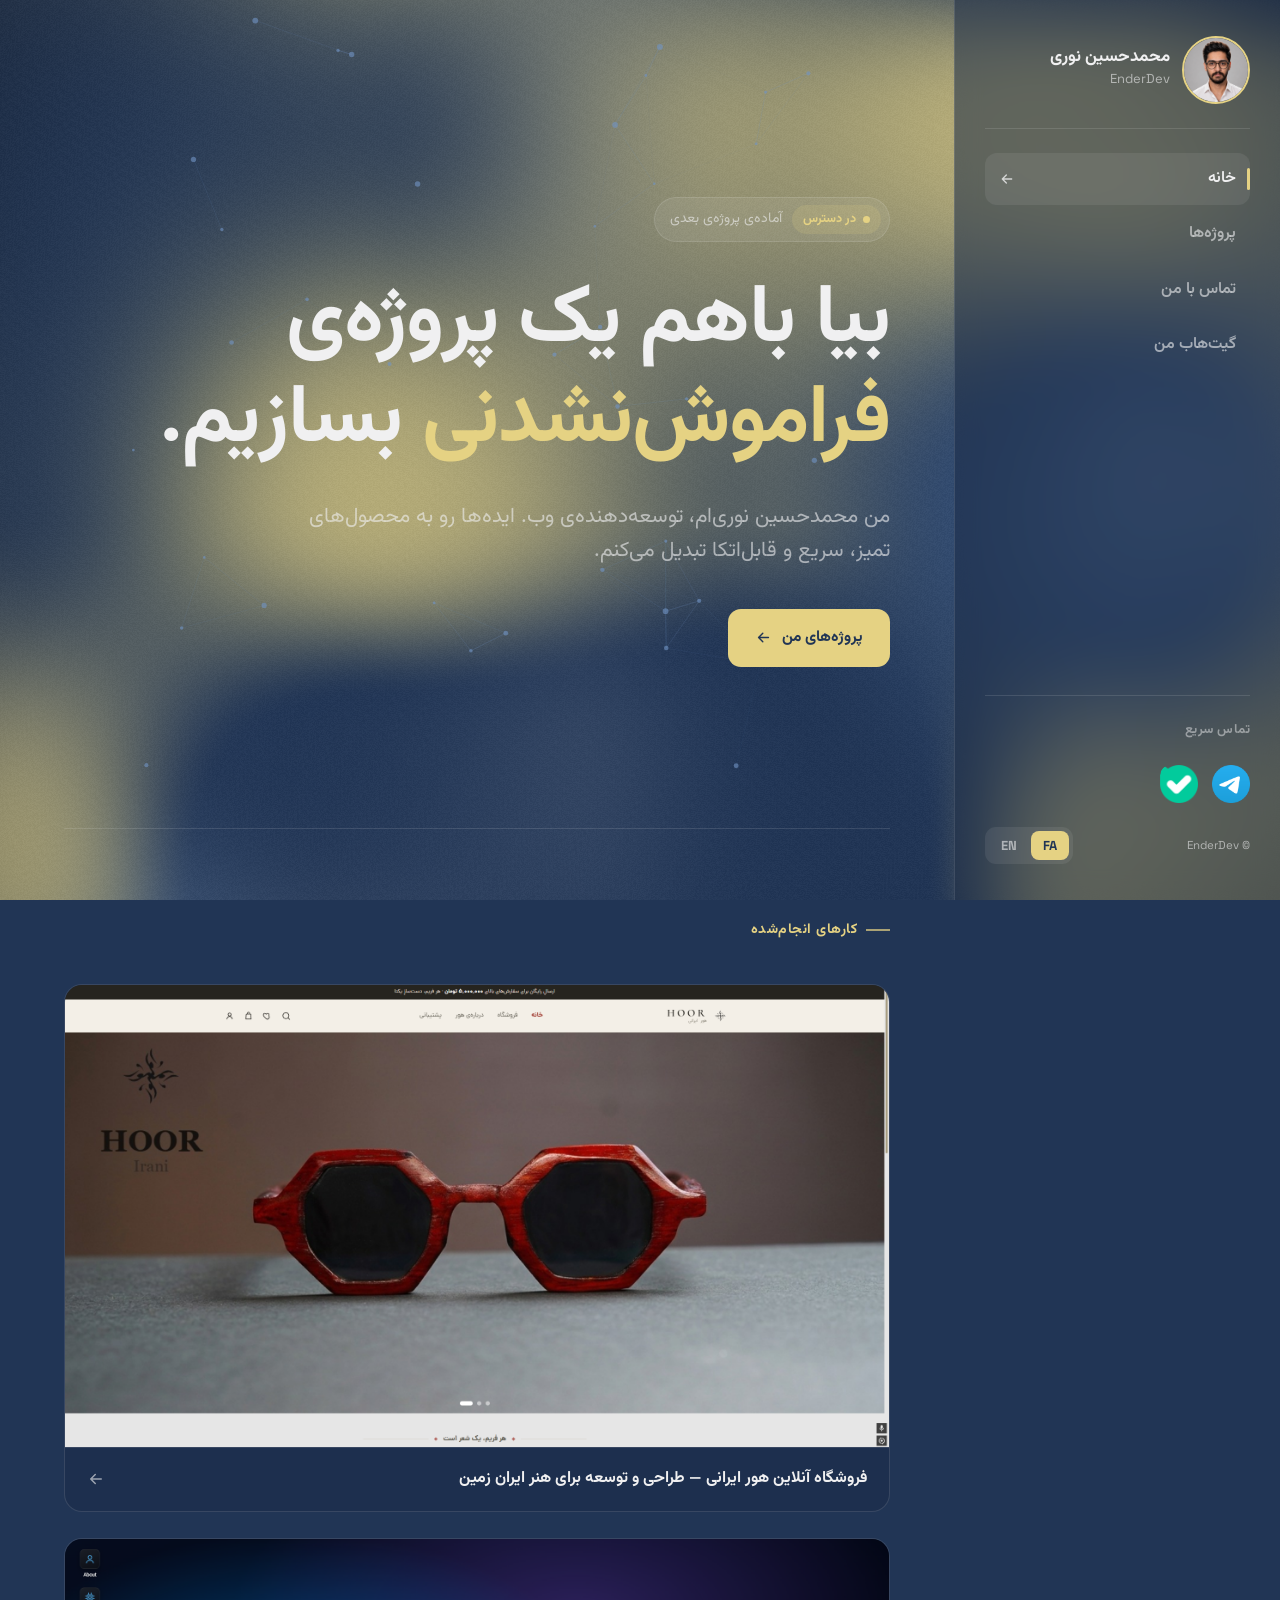
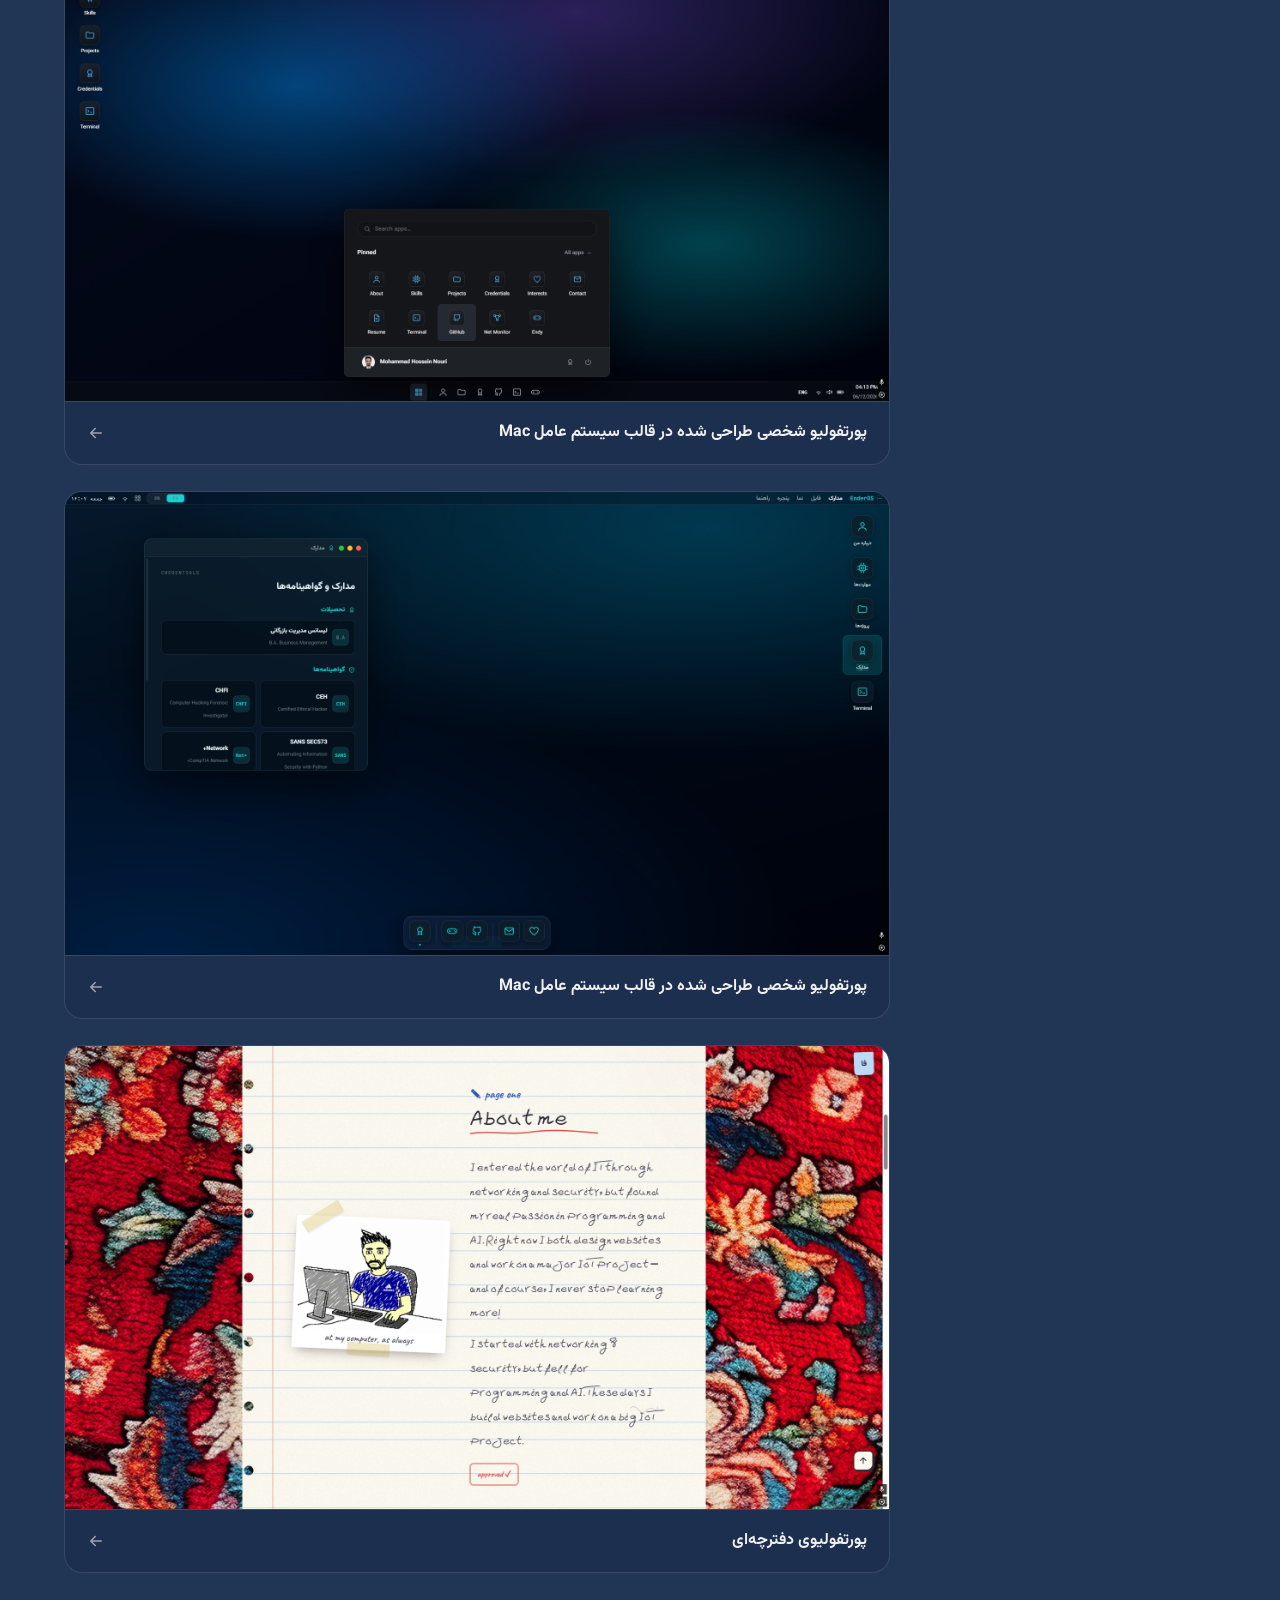
==== Home.html @ 425d68c8 "Add files via upload" ====
<!DOCTYPE html>
<html lang="fa" dir="rtl">
<head>
<meta charset="UTF-8" />
<meta name="viewport" content="width=device-width, initial-scale=1.0" />
<meta name="author" content="Mohammad Hossein Nouri" />
<meta name="theme-color" content="#213555" />
<title>محمدحسین نوری — EnderDev</title>
<link rel="preconnect" href="https://fonts.googleapis.com" />
<link rel="preconnect" href="https://fonts.gstatic.com" crossorigin />
<link href="https://fonts.googleapis.com/css2?family=Manrope:wght@400;500;600;700&family=Space+Grotesk:wght@400;500;600;700&family=Vazirmatn:wght@300;400;500;600;700;800&display=swap" rel="stylesheet" />
<link rel="stylesheet" href="styles.css" />

</head>
<body>
<!-- ===== intro loader: types EnderDev then fades ===== -->
<div id="intro"><span id="intro-type"></span></div>

<canvas id="projects-bg" aria-hidden="true"></canvas>
<div class="bg-glow"></div>

<button class="rail-fab" aria-label="menu">
  <svg viewBox="0 0 24 24" fill="none" stroke="currentColor" stroke-width="2"><path d="M4 7h16M4 12h16M4 17h16" stroke-linecap="round"/></svg>
  <span class="t" data-fa="منو" data-en="Menu">منو</span>
</button>
<div class="scrim"></div>

<div class="layout">

  <!-- ===== SIDE RAIL : right for FA, left for EN ===== -->
  <aside class="rail">
    <a class="rail-brand" href="Home.html">
      <img class="mark" src="assets/portrait.png" alt="محمدحسین نوری" />
      <span>
        <b class="t" data-fa="محمدحسین نوری" data-en="M. Hossein Nouri">محمدحسین نوری</b>
        <small>EnderDev</small>
      </span>
    </a>

    <div class="rail-divider"></div>

    <nav class="rail-nav" aria-label="primary">
      <a href="Home.html" class="active">
        <span class="t" data-fa="خانه" data-en="Home">خانه</span>
        <span class="arrow"><svg viewBox="0 0 24 24" fill="none" stroke="currentColor" stroke-width="2"><path d="M5 12h14M13 6l6 6-6 6" stroke-linecap="round" stroke-linejoin="round"/></svg></span>
      </a>
      <a href="Projects.html">
        <span class="t" data-fa="پروژه‌ها" data-en="Projects">پروژه‌ها</span>
        <span class="arrow"><svg viewBox="0 0 24 24" fill="none" stroke="currentColor" stroke-width="2"><path d="M5 12h14M13 6l6 6-6 6" stroke-linecap="round" stroke-linejoin="round"/></svg></span>
      </a>
      <a href="Contact.html">
        <span class="t" data-fa="تماس با من" data-en="Contact me">تماس با من</span>
        <span class="arrow"><svg viewBox="0 0 24 24" fill="none" stroke="currentColor" stroke-width="2"><path d="M5 12h14M13 6l6 6-6 6" stroke-linecap="round" stroke-linejoin="round"/></svg></span>
      </a>
      <a href="https://github.com/EnderM4n-Dev" target="_blank" rel="noopener" class="ext">
        <span class="t" data-fa="گیت‌هاب من" data-en="My GitHub">گیت‌هاب من</span>
      </a>
    </nav>

    <div class="rail-grow"></div>

    <div class="rail-divider"></div>
    <span class="rail-eyebrow t" data-fa="تماس سریع" data-en="Quick contact">تماس سریع</span>
    <div class="rail-logos">
      <a href="https://t.me/EnderM4n" target="_blank" rel="noopener" title="Telegram"><img src="assets/telegram.png" alt="Telegram" /></a>
      <a href="https://ble.ir/EnderM4n" target="_blank" rel="noopener" title="Bale"><img src="assets/bale.png" alt="Bale" /></a>
    </div>

    <div class="rail-foot">
      <small>© EnderDev</small>
      <span class="lang-toggle">
        <button data-lang="fa" class="on">FA</button>
        <button data-lang="en">EN</button>
      </span>
    </div>
  </aside>

  <!-- ===== CONTENT ===== -->
  <main data-screen-label="Home">
    <div class="content">

      <!-- hero : text only, particle network behind -->
      <section class="hero">
        <canvas id="hero-net" aria-hidden="true"></canvas>
        <span class="hero-badge reveal">
          <span class="pill t" data-fa="در دسترس" data-en="Available">در دسترس</span>
          <span class="t" data-fa="آماده‌ی پروژه‌ی بعدی" data-en="Open for the next project">آماده‌ی پروژه‌ی بعدی</span>
        </span>
        <h1 class="reveal d1 hero-ripple">
          <span class="t" data-fa="بیا باهم یک پروژه‌ی" data-en="Let's build something">بیا باهم یک پروژه‌ی</span>
          <span class="hl t" data-fa="فراموش‌نشدنی" data-en="unforgettable">فراموش‌نشدنی</span>
          <span class="t" data-fa="بسازیم." data-en="together.">بسازیم.</span>
        </h1>
        <p class="lead reveal d2 t" data-fa="من محمدحسین نوری‌ام، توسعه‌دهنده‌ی وب. ایده‌ها رو به محصول‌های تمیز، سریع و قابل‌اتکا تبدیل می‌کنم." data-en="I'm Mohammad Hossein Nouri, a web developer. I turn ideas into clean, fast and reliable products.">من محمدحسین نوری‌ام، توسعه‌دهنده‌ی وب. ایده‌ها رو به محصول‌های تمیز، سریع و قابل‌اتکا تبدیل می‌کنم.</p>
        <div class="hero-cta reveal d3">
          <a href="Projects.html" class="btn btn-gold magnet">
            <span class="t" data-fa="پروژه‌های من" data-en="My projects">پروژه‌های من</span>
            <svg class="flip" viewBox="0 0 24 24" fill="none" stroke="currentColor" stroke-width="2"><path d="M5 12h14M13 6l6 6-6 6" stroke-linecap="round" stroke-linejoin="round"/></svg>
          </a>
        </div>
      </section>

      <!-- showcase : images of finished work, with captions -->
      <section class="showcase">
        <div class="section-head reveal">
          <span class="eyebrow t" data-fa="کارهای انجام‌شده" data-en="Finished work">کارهای انجام‌شده</span>
        </div>

        <div class="show-grid">
          <figure class="show-item wide reveal reveal-loop">
            <img src="assets/show-hoor.png" alt="Hoor Irani" style="width:100%;aspect-ratio:16/9;object-fit:cover;display:block;border-bottom:1px solid var(--line);" />
            <figcaption><b style="font-family: Vazirmatn">فروشگاه آنلاین هور ایرانی — طراحی و توسعه برای هنر ایران زمین
</b><a class="go" href="Projects.html"><svg viewBox="0 0 24 24" fill="none" stroke="currentColor" stroke-width="2"><path d="M5 12h14M13 6l6 6-6 6" stroke-linecap="round" stroke-linejoin="round"/></svg></a></figcaption>
          </figure>

          <figure class="show-item reveal reveal-loop d1">
            <img src="assets/show-enderos.png" alt="EnderOS" style="width:100%;aspect-ratio:16/9;object-fit:cover;display:block;border-bottom:1px solid var(--line);" />
            <figcaption><b>پورتفولیو شخصی طراحی شده در قالب سیستم عامل Mac </b><a class="go" href="Projects.html"><svg viewBox="0 0 24 24" fill="none" stroke="currentColor" stroke-width="2"><path d="M5 12h14M13 6l6 6-6 6" stroke-linecap="round" stroke-linejoin="round"/></svg></a></figcaption>
          </figure>

          <figure class="show-item reveal reveal-loop d2">
            <img src="assets/show-credentials.png" alt="Credentials" style="width:100%;aspect-ratio:16/9;object-fit:cover;display:block;border-bottom:1px solid var(--line);" />
            <figcaption><b>پورتفولیو شخصی طراحی شده در قالب سیستم عامل Mac </b><a class="go" href="Projects.html"><svg viewBox="0 0 24 24" fill="none" stroke="currentColor" stroke-width="2"><path d="M5 12h14M13 6l6 6-6 6" stroke-linecap="round" stroke-linejoin="round"/></svg></a></figcaption>
          </figure>

          <figure class="show-item wide reveal reveal-loop d1">
            <img src="assets/show-aboutme.png" alt="About me" style="width:100%;aspect-ratio:16/9;object-fit:cover;display:block;border-bottom:1px solid var(--line);" />
            <figcaption><b>پورتفولیوی دفترچه‌ای </b><a class="go" href="Projects.html"><svg viewBox="0 0 24 24" fill="none" stroke="currentColor" stroke-width="2"><path d="M5 12h14M13 6l6 6-6 6" stroke-linecap="round" stroke-linejoin="round"/></svg></a></figcaption>
          </figure>
        </div>
      </section>

    </div>
  </main>
</div>

<!-- ===== bottom nav (mobile only) ===== -->
<nav class="bottom-nav" aria-label="mobile navigation">
  <a href="Home.html" class="active">
    <svg viewBox="0 0 24 24" fill="none" stroke="currentColor" stroke-width="2"><path d="M3 12L12 4l9 8v8a1 1 0 01-1 1h-5v-5H9v5H4a1 1 0 01-1-1z" stroke-linecap="round" stroke-linejoin="round"/></svg>
    <span class="bn-label t" data-fa="خانه" data-en="Home">خانه</span>
  </a>
  <a href="Projects.html">
    <svg viewBox="0 0 24 24" fill="none" stroke="currentColor" stroke-width="2"><rect x="3" y="3" width="7" height="7" rx="1"/><rect x="14" y="3" width="7" height="7" rx="1"/><rect x="3" y="14" width="7" height="7" rx="1"/><rect x="14" y="14" width="7" height="7" rx="1"/></svg>
    <span class="bn-label t" data-fa="پروژه‌ها" data-en="Projects">پروژه‌ها</span>
  </a>
  <a href="Contact.html">
    <svg viewBox="0 0 24 24" fill="none" stroke="currentColor" stroke-width="2"><path d="M21 11.5a8.38 8.38 0 01-8.5 8.5 8.5 8.5 0 01-3.8-.9L3 21l1.9-5.7A8.5 8.5 0 1121 11.5z" stroke-linecap="round" stroke-linejoin="round"/></svg>
    <span class="bn-label t" data-fa="تماس" data-en="Contact">تماس</span>
  </a>
  <a href="https://github.com/EnderM4n-Dev" target="_blank" rel="noopener">
    <svg viewBox="0 0 24 24" fill="currentColor"><path d="M12 2C6.48 2 2 6.58 2 12.25c0 4.53 2.87 8.37 6.84 9.73.5.1.68-.22.68-.49 0-.24-.01-.87-.01-1.71-2.78.62-3.37-1.37-3.37-1.37-.45-1.18-1.11-1.49-1.11-1.49-.91-.64.07-.62.07-.62 1 .07 1.53 1.06 1.53 1.06.89 1.56 2.34 1.11 2.91.85.09-.66.35-1.11.63-1.36-2.22-.26-4.56-1.14-4.56-5.07 0-1.12.39-2.03 1.03-2.75-.1-.26-.45-1.3.1-2.71 0 0 .84-.27 2.75 1.05a9.4 9.4 0 015 0c1.91-1.32 2.75-1.05 2.75-1.05.55 1.41.2 2.45.1 2.71.64.72 1.03 1.63 1.03 2.75 0 3.94-2.34 4.81-4.57 5.06.36.32.68.94.68 1.9 0 1.37-.01 2.47-.01 2.81 0 .27.18.6.69.49A10.26 10.26 0 0022 12.25C22 6.58 17.52 2 12 2z"/></svg>
    <span class="bn-label">GitHub</span>
  </a>
  <button class="bn-lang" onclick="(function(){var l=document.documentElement.lang==='fa'?'en':'fa';document.querySelectorAll('.lang-toggle button[data-lang='+l+']').forEach(function(b){b.click();});})()">
    <svg viewBox="0 0 24 24" fill="none" stroke="currentColor" stroke-width="2"><circle cx="12" cy="12" r="10"/><path d="M2 12h20M12 2a15 15 0 010 20M12 2a15 15 0 000 20" stroke-linecap="round"/></svg>
    <span class="t" data-fa="EN" data-en="FA">EN</span>
  </button>
</nav>

<script src="image-slot.js"></script>
<script src="app.js"></script>
<script src="home-fx.js"></script>
<script src="projects-bg.js"></script>
<script>
/* ===== water-ripple hero words (per-WORD so Persian glyphs stay joined) ===== */
(function () {
  if (!window.matchMedia('(prefers-reduced-motion: no-preference)').matches) return;
  var h1 = document.querySelector('.hero-ripple');
  if (!h1) return;
  var units = [];

  function splitWords() {
    units = [];
    h1.querySelectorAll(':scope > span').forEach(function (span) {
      var txt = span.textContent;
      span.textContent = '';
      var parts = txt.split(' ');
      parts.forEach(function (word, i) {
        if (word.length) {
          var w = document.createElement('span');
          w.className = 'rl';
          w.textContent = word;
          span.appendChild(w);
          units.push(w);
        }
        if (i < parts.length - 1) span.appendChild(document.createTextNode(' '));
      });
    });
  }
  splitWords();
  // re-split when the language toggle rewrites the text
  document.querySelectorAll('.lang-toggle button').forEach(function (b) {
    b.addEventListener('click', function () { setTimeout(splitWords, 0); });
  });

  var sigma = 78, amp = 13, mx = 0, my = 0, active = false, raf = null;

  function frame() {
    raf = null;
    for (var i = 0; i < units.length; i++) {
      var r = units[i].getBoundingClientRect();
      var cx = r.left + r.width / 2, cy = r.top + r.height / 2;
      var dx = cx - mx, dy = cy - my;
      var inf = Math.exp(-(dx * dx + dy * dy) / (2 * sigma * sigma)); // 0..1
      var lift = -amp * inf;
      var scale = 1 + 0.16 * inf;
      var rot = (dx / 50) * inf * 4;
      units[i].style.transform = inf < 0.01 ? '' :
        'translateY(' + lift.toFixed(2) + 'px) scale(' + scale.toFixed(3) + ') rotate(' + rot.toFixed(2) + 'deg)';
    }
    if (active) raf = requestAnimationFrame(frame);
  }

  h1.addEventListener('pointermove', function (e) {
    mx = e.clientX; my = e.clientY;
    if (!active) { active = true; h1.classList.add('rippling'); }
    if (!raf) raf = requestAnimationFrame(frame);
  });
  h1.addEventListener('pointerleave', function () {
    active = false;
    h1.classList.remove('rippling'); // springy settle
    if (raf) { cancelAnimationFrame(raf); raf = null; }
    units.forEach(function (l) { l.style.transform = ''; });
  });
})();
</script>
</body>
</html>
---- styles.css ----
/* ===== EnderM4n-Dev Portfolio — Mohammad Hossein Nouri =====
   Multi-page layout per sketch: vertical side RAIL (menu — right for FA,
   left for EN) + content column. Pages: Home (text-only hero + showcase),
   Projects, Contact. GitHub is an external link.
   Palette: navy #213555 · blue #4F709C · gold #E5D283 · light #F0F0F1 */

:root {
  --navy: #213555;
  --navy-deep: #1a2a45;
  --navy-soft: #28406a;
  --blue: #4F709C;
  --blue-bright: #7194c4;
  --gold: #E5D283;
  --light: #F0F0F1;
  --muted: rgba(240, 240, 241, 0.6);
  --faint: rgba(240, 240, 241, 0.08);
  --line: rgba(240, 240, 241, 0.12);
  --radius: 18px;
  --ease: cubic-bezier(0.22, 1, 0.36, 1);
  --rail: 326px;
}

* { box-sizing: border-box; margin: 0; padding: 0; }
html { scroll-behavior: smooth; }

body {
  background: var(--navy);
  color: var(--light);
  font-family: 'Manrope', 'Vazirmatn', system-ui, sans-serif;
  line-height: 1.65;
  -webkit-font-smoothing: antialiased;
  overflow-x: hidden;
}
html[lang="fa"] body { font-family: 'Vazirmatn', system-ui, sans-serif; }

h1, h2, h3 { font-family: 'Space Grotesk', sans-serif; }
html[lang="fa"] h1,
html[lang="fa"] h2,
html[lang="fa"] h3,
html[lang="fa"] .rail-nav a,
html[lang="fa"] .rail-eyebrow,
html[lang="fa"] .btn,
html[lang="fa"] .eyebrow,
html[lang="fa"] .hero-badge,
html[lang="fa"] .card-body h3,
html[lang="fa"] .chan .m b,
html[lang="fa"] .show-item figcaption b { font-family: 'Vazirmatn', sans-serif; }

a { color: inherit; text-decoration: none; }
img { display: block; max-width: 100%; }

/* faint ambient field, far behind content */
.bg-glow {
  position: fixed; z-index: 0; pointer-events: none;
  width: 55vw; height: 55vw; border-radius: 50%;
  background: radial-gradient(circle, rgba(79,112,156,0.18), transparent 65%);
  top: -16vw; inset-inline-start: -12vw; filter: blur(6px);
}

/* ===== layout: rail + content ===== */
/* projects page WebGL mesh-gradient background */
#projects-bg {
  position: fixed; inset: 0; z-index: 0; pointer-events: none;
  width: 100vw; height: 100vh; display: block;
}
#projects-bg + .bg-glow { display: none; } /* avoid the orange-tinted blob over the shader */
.layout { position: relative; z-index: 1; display: grid; grid-template-columns: var(--rail) minmax(0, 1fr); align-items: start; }

/* ---- the side rail (sticky: moves with scroll, per sketch) ---- */
.rail {
  position: sticky; top: 0; height: 100vh; overflow-y: auto;
  display: flex; flex-direction: column; gap: 24px;
  padding: 36px 30px;
  border-inline-end: 1px solid var(--line);
  background: rgba(26, 42, 69, 0.55);
  backdrop-filter: blur(12px);
}
.rail::-webkit-scrollbar { width: 6px; }
.rail::-webkit-scrollbar-thumb { background: var(--line); border-radius: 6px; }

.rail-brand { display: flex; align-items: center; gap: 12px; }
.rail-brand .mark {
  width: 68px; height: 68px; border-radius: 50%; flex: none;
  object-fit: cover; border: 2.5px solid var(--gold);
  transition: transform .3s var(--ease), border-color .3s;
}
.rail-brand:hover .mark { transform: scale(1.06); border-color: var(--blue-bright); }

/* quick-contact: just two logo icons side by side */
.rail-logos { display: flex; gap: 14px; align-items: center; }
.rail-logos a { display: block; width: 38px; height: 38px; border-radius: 10px; overflow: hidden; transition: transform .25s var(--ease), box-shadow .25s; }
.rail-logos a:hover { transform: translateY(-3px); box-shadow: 0 8px 20px -8px rgba(0,0,0,.4); }
.rail-logos a img { width: 100%; height: 100%; object-fit: cover; border-radius: 10px; }
.rail-brand b { display: block; font-weight: 700; font-size: 17px; line-height: 1.2; white-space: nowrap; }
.rail-brand small { color: var(--muted); font-size: 13px; font-family: 'Space Grotesk', monospace; }

.rail-eyebrow {
  font-size: 12px; font-weight: 700; letter-spacing: 2px; text-transform: uppercase;
  color: var(--muted); opacity: .8;
}
html[lang="fa"] .rail-eyebrow { letter-spacing: .5px; text-transform: none; font-size: 13px; }

.rail-nav { display: flex; flex-direction: column; gap: 3px; }
.rail-nav a {
  display: flex; align-items: center; gap: 13px; position: relative;
  padding: 13px 14px; border-radius: 12px; color: var(--muted);
  font-weight: 600; font-size: 16px; transition: color .25s, background .25s;
}
.rail-nav a .ix { display: none; }
.rail-nav a .arrow { margin-inline-start: auto; opacity: 0; transition: opacity .25s; }
.rail-nav a .arrow svg { width: 16px; height: 16px; display: block; }
html[lang="fa"] .rail-nav a .arrow svg { transform: scaleX(-1); }
.rail-nav a:hover, .rail-nav a.active { color: var(--light); background: var(--faint); }
.rail-nav a:hover .arrow, .rail-nav a.active .arrow { opacity: .8; }
.rail-nav a.active::before {
  content: ""; position: absolute; inset-inline-start: 0; top: 50%; transform: translateY(-50%);
  width: 3px; height: 22px; background: var(--gold); border-radius: 3px;
}
.rail-nav a.ext .ix { color: var(--blue-bright); }

.rail-divider { height: 1px; background: var(--line); flex: none; }
.rail-grow { flex: 1 1 auto; min-height: 10px; }

/* compact contact rows inside the rail */
.rail-contact { display: grid; gap: 10px; }
.chan {
  display: flex; align-items: center; gap: 13px; padding: 11px 13px;
  border: 1px solid var(--line); border-radius: 13px; background: rgba(240,240,241,.02);
  transition: transform .28s var(--ease), border-color .28s, background .28s;
}
.chan:hover { border-color: var(--blue-bright); background: var(--faint); transform: translateX(5px); }
html[lang="fa"] .chan:hover { transform: translateX(-5px); }
.chan .ic { width: 38px; height: 38px; border-radius: 11px; display: grid; place-items: center; flex: none; }
.chan .ic svg { width: 20px; height: 20px; }
.chan.tg .ic { background: rgba(79,112,156,.25); color: var(--blue-bright); }
.chan.ble .ic { background: rgba(229,210,131,.18); color: var(--gold); }
.chan .m b { display: block; font-weight: 700; font-size: 14.5px; line-height: 1.3; }
.chan .m span { color: var(--muted); font-size: 12px; font-family: 'Space Grotesk', monospace; }

.rail-foot { display: flex; align-items: center; justify-content: space-between; gap: 12px; }
.rail-foot small { color: var(--muted); font-size: 11.5px; font-family: 'Space Grotesk', monospace; }
.lang-toggle { display: inline-flex; padding: 4px; border-radius: 11px; background: var(--faint); gap: 2px; }
.lang-toggle button {
  border: 0; background: transparent; color: var(--muted); cursor: pointer;
  font-family: 'Space Grotesk', sans-serif; font-weight: 700; font-size: 13px;
  padding: 6px 12px; border-radius: 8px; transition: .25s;
}
.lang-toggle button.on { background: var(--gold); color: var(--navy); }

/* ===== content column ===== */
main { min-width: 0; position: relative; z-index: 1; }
.content { padding: 0 clamp(26px, 5vw, 84px); }

.eyebrow {
  display: inline-flex; align-items: center; gap: 9px;
  font-size: 13px; font-weight: 700; letter-spacing: 1.5px; text-transform: uppercase; color: var(--gold);
}
html[lang="fa"] .eyebrow { letter-spacing: .5px; text-transform: none; font-size: 14px; }
.eyebrow::before { content: ""; width: 24px; height: 1.5px; background: var(--gold); opacity: .7; }
.h-section { font-size: clamp(32px, 4.6vw, 52px); font-weight: 700; line-height: 1.06; letter-spacing: -1px; }
html[lang="fa"] .h-section { letter-spacing: 0; line-height: 1.28; }
.hl { color: var(--gold); }
.section-head { display: flex; flex-direction: column; gap: 16px; margin-bottom: 42px; }
.section-sub { color: var(--muted); max-width: 56ch; font-size: clamp(16px, 1.5vw, 18px); }

.btn {
  display: inline-flex; align-items: center; justify-content: center; gap: 10px; cursor: pointer;
  padding: 15px 26px; border-radius: 13px; font-family: inherit;
  font-weight: 700; font-size: 15.5px; border: 1px solid transparent;
  transition: transform .25s var(--ease), box-shadow .25s, background .25s, border-color .25s;
}
.btn svg { width: 17px; height: 17px; }
html[lang="fa"] .btn .flip { transform: scaleX(-1); }
.btn-gold { background: var(--gold); color: var(--navy); }
.btn-gold:hover { transform: translateY(-3px); box-shadow: 0 16px 32px -12px rgba(229,210,131,.55); }
/* magnetic button: JS drives transform; keep transition smooth */
.btn.magnet { transition: transform .3s var(--ease), box-shadow .25s; will-change: transform; }
.btn.magnet span { display: inline-block; transition: transform .3s var(--ease); }
.btn-ghost { border-color: var(--line); color: var(--light); background: rgba(240,240,241,.02); }
.btn-ghost:hover { border-color: var(--blue-bright); background: var(--faint); transform: translateY(-3px); }

/* ---- HOME: intro loader ---- */
#intro {
  position: fixed; inset: 0; z-index: 999; display: grid; place-items: center;
  background: var(--navy-deep); transition: opacity .8s var(--ease), visibility .8s;
}
#intro.out { opacity: 0; visibility: hidden; }
#intro-type {
  font-family: 'Space Grotesk', monospace; font-size: clamp(38px, 7vw, 72px);
  font-weight: 700; letter-spacing: -2px; color: var(--light); direction: ltr;
}
#intro-type::after {
  content: ""; display: inline-block; width: .55ch; height: 1.05em;
  background: var(--gold); margin-inline-start: 6px; vertical-align: text-bottom;
  animation: blink 0.85s steps(1) infinite;
}
@keyframes blink { 50% { opacity: 0; } }
@media (prefers-reduced-motion: reduce) { #intro { display: none; } }

/* ---- HOME: hero (text only) ---- */
.hero { min-height: 92vh; display: flex; flex-direction: column; justify-content: center; padding-block: clamp(70px, 12vh, 130px) clamp(50px, 8vh, 90px); position: relative; }
#hero-net { position: absolute; inset: 0; z-index: 0; pointer-events: none; }
.hero > *:not(#hero-net) { position: relative; z-index: 1; }
.hero-badge {
  display: inline-flex; align-items: center; gap: 10px; align-self: flex-start;
  padding: 7px 15px 7px 8px; border-radius: 100px; margin-bottom: 30px;
  background: var(--faint); border: 1px solid var(--line); font-size: 14px; color: var(--muted);
}
html[lang="fa"] .hero-badge { padding: 7px 8px 7px 15px; }
.hero-badge .pill {
  display: inline-flex; align-items: center; gap: 7px;
  background: rgba(229,210,131,.16); color: var(--gold); font-weight: 700; font-size: 12.5px;
  padding: 4px 11px; border-radius: 100px;
}
.hero-badge .pill::before { content: ""; width: 7px; height: 7px; border-radius: 50%; background: var(--gold); animation: pulse 2.4s infinite; }
@keyframes pulse { 0%{box-shadow:0 0 0 0 rgba(229,210,131,.55)} 70%{box-shadow:0 0 0 8px rgba(229,210,131,0)} 100%{box-shadow:0 0 0 0 rgba(229,210,131,0)} }

.hero h1 { font-size: clamp(44px, 6.4vw, 88px); line-height: 1.04; letter-spacing: -2.5px; font-weight: 700; max-width: 17ch; }
html[lang="fa"] .hero h1 { letter-spacing: -1px; line-height: 1.22; }
.hero .lead { color: var(--muted); font-size: clamp(17px, 1.7vw, 21px); max-width: 52ch; margin-top: 28px; }

/* water-ripple hero words */
.hero-ripple .rl {
  display: inline-block; will-change: transform;
  font-family: inherit; font-size: inherit;
  font-weight: inherit; line-height: inherit;
  transition: transform .55s cubic-bezier(.34, 1.56, .64, 1);
}
.hero-ripple.rippling .rl { transition: transform .08s linear; }
.hero-cta { margin-top: 40px; }

/* ---- HOME: showcase (images + captions) ---- */
.showcase { padding-block: clamp(40px, 7vw, 90px) clamp(70px, 10vw, 120px); border-top: 1px solid var(--line); }
.show-grid { display: grid; grid-template-columns: 1fr; gap: 26px; }
.show-item { display: flex; flex-direction: column; gap: 0; border: 1px solid var(--line); border-radius: var(--radius); overflow: hidden; background: rgba(26,42,69,.4); transition: transform .4s var(--ease), border-color .4s, box-shadow .4s; }
.show-item:hover { transform: translateY(-6px); border-color: rgba(113,148,196,.55); box-shadow: 0 28px 56px -26px rgba(0,0,0,.6); }
.show-item.wide { grid-column: 1 / -1; }
.show-item image-slot { display: block; width: 100%; aspect-ratio: 4 / 3; background: linear-gradient(160deg, var(--navy-soft), var(--navy-deep)); border-bottom: 1px solid var(--line); }
.show-item.wide image-slot { aspect-ratio: 16 / 9; }
.show-item figcaption { display: flex; align-items: center; gap: 14px; padding: 18px 22px; }
.show-item figcaption b { font-size: 16px; font-weight: 700; }
.show-item figcaption span { color: var(--muted); font-size: 14px; }
.show-item figcaption .go { margin-inline-start: auto; color: var(--muted); flex: none; transition: color .25s, transform .25s; }
.show-item figcaption .go svg { width: 18px; height: 18px; display: block; }
html[lang="fa"] .show-item figcaption .go svg { transform: scaleX(-1); }
.show-item:hover figcaption .go { color: var(--gold); }

/* ---- PROJECTS page ---- */
.page { padding-block: clamp(70px, 11vh, 120px) clamp(70px, 10vw, 120px); min-height: 100vh; }
.proj-grid { display: grid; grid-template-columns: repeat(auto-fit, minmax(330px, 1fr)); gap: 24px; }
.card {
  border: 1px solid var(--line); border-radius: var(--radius); overflow: hidden;
  background: rgba(26,42,69,.55); backdrop-filter: blur(8px);
  transition: transform .4s var(--ease), border-color .4s, box-shadow .4s;
}
.card:hover { transform: translateY(-8px); border-color: rgba(113,148,196,.6); box-shadow: 0 30px 60px -28px rgba(0,0,0,.6); }
.card image-slot { display: block; width: 100%; aspect-ratio: 16 / 9; background: linear-gradient(160deg, var(--navy-soft), var(--navy-deep)); border-bottom: 1px solid var(--line); }
.card-body { padding: 24px; }
.card-body h3 { font-size: 22px; font-weight: 700; }
.card-body .desc { color: var(--muted); font-size: 15px; margin-top: 8px; }
.skills-label { font-size: 12.5px; color: var(--muted); margin-top: 20px; }
.skills { display: flex; flex-wrap: wrap; gap: 8px; margin-top: 9px; }
.skill { font-size: 12.5px; font-weight: 600; padding: 5px 11px; border-radius: 8px; background: var(--faint); color: var(--blue-bright); border: 1px solid var(--line); }
.skill.ph { color: var(--muted); border-style: dashed; }
.card-foot { display: flex; align-items: center; gap: 12px; margin-top: 22px; padding-top: 18px; border-top: 1px solid var(--line); }
.gh-link { display: inline-flex; align-items: center; gap: 8px; font-weight: 700; font-size: 14px; color: var(--light); transition: color .25s; }
.gh-link svg { width: 17px; flex: none; }
.gh-link:hover { color: var(--gold); }

/* ---- CONTACT page ---- */
.contact-wrap { max-width: 660px; }
.channels-lg { display: grid; gap: 16px; margin-top: 38px; }
.chan.lg { padding: 18px 20px; border-radius: 16px; }
.chan.lg .ic { width: 52px; height: 52px; border-radius: 14px; }
.chan.lg .ic svg { width: 26px; height: 26px; }
.chan .ic.logo { background: transparent; border: 0; }
.chan .ic.logo img { width: 100%; height: 100%; object-fit: contain; border-radius: 10px; }
.chan .ic.gmail { background: rgba(229,77,66,.18); color: #ea4335; }
.chan .ic.phone { background: rgba(79,112,156,.22); color: var(--blue-bright); }
.chan .ic.insta { background: linear-gradient(135deg, rgba(228,64,95,.2), rgba(181,70,208,.2)); color: #e1306c; }
.chan.lg .m b { font-size: 17px; }
.chan.lg .m span { font-size: 13.5px; }
.chan .arrow { margin-inline-start: auto; color: var(--muted); transition: color .3s; flex: none; }
.chan .arrow svg { width: 20px; height: 20px; display: block; }
html[lang="fa"] .chan .arrow svg { transform: scaleX(-1); }
.chan:hover .arrow { color: var(--gold); }
.send-cta { margin-top: 34px; display: flex; flex-direction: column; gap: 12px; align-items: flex-start; }
.send-note { color: var(--muted); font-size: 13.5px; }

/* ===== medium screens ===== */
@media (max-width: 1200px) { :root { --rail: 290px; } }
@media (max-width: 1000px) { :root { --rail: 260px; } .rail { padding: 28px 20px; gap: 18px; } }

/* ===== bottom nav bar (mobile only) ===== */
.bottom-nav {
  display: none;
  position: fixed; bottom: 0; left: 0; right: 0; z-index: 100;
  height: 64px;
  background: rgba(18,28,50,.96);
  backdrop-filter: blur(16px);
  border-top: 1px solid var(--line);
  padding: 0 8px env(safe-area-inset-bottom, 8px);
  align-items: center; justify-content: space-around;
}
.bottom-nav a {
  display: flex; flex-direction: column; align-items: center; gap: 4px;
  padding: 8px 12px; border-radius: 10px; flex: 1;
  color: var(--muted); font-weight: 600; font-size: 11px;
  transition: color .2s, background .2s;
  min-height: 48px; justify-content: center;
}
html[lang="fa"] .bottom-nav a { font-family: 'Vazirmatn', sans-serif; }
.bottom-nav a svg { width: 22px; height: 22px; flex: none; }
.bottom-nav a.active { color: var(--gold); }
.bottom-nav a:hover { color: var(--light); background: var(--faint); }
.bottom-nav a .bn-label { line-height: 1; }
.bn-lang {
  display: flex; flex-direction: column; align-items: center; justify-content: center;
  gap: 4px; padding: 8px 10px; border-radius: 10px; flex: 1;
  background: none; border: none; cursor: pointer;
  color: var(--muted); font-weight: 700; font-size: 13px;
  font-family: 'Space Grotesk', sans-serif;
  min-height: 48px; transition: color .2s, background .2s;
}
.bn-lang span { font-size: 11px; line-height: 1; }
.bn-lang svg { width: 22px; height: 22px; }
.bn-lang:hover { color: var(--light); background: var(--faint); }

/* hide old hamburger/scrim on all sizes */
.rail-fab, .scrim { display: none !important; }

@media (max-width: 860px) {
  .bottom-nav { display: flex; }
  .layout { grid-template-columns: 1fr; }
  .rail { display: none; }
  .content { padding-inline: clamp(18px, 5vw, 40px); }

  main { padding-bottom: calc(64px + env(safe-area-inset-bottom, 8px)); }

  /* Hero */
  .hero { min-height: 100svh; padding-top: 56px; padding-bottom: 24px; }
  .hero h1 { font-size: clamp(32px, 9vw, 52px); letter-spacing: -1px; }
  html[lang="fa"] .hero h1 { font-size: clamp(28px, 8.5vw, 48px); letter-spacing: 0; line-height: 1.3; }
  .hero .lead { font-size: 16px; margin-top: 20px; }
  .hero-cta { margin-top: 30px; }
  .hero-cta .btn { width: 100%; justify-content: center; font-size: 16px; padding: 16px 20px; }

  /* Showcase */
  .show-grid { grid-template-columns: 1fr; gap: 18px; }
  .show-item img { aspect-ratio: 16 / 9 !important; }

  /* Projects */
  .proj-grid { grid-template-columns: 1fr; gap: 18px; }
  .page { padding-block: 40px 60px; }

  /* Contact */
  .contact-wrap { max-width: 100%; }
  .channels-lg { gap: 12px; margin-top: 28px; }
  .send-cta { align-items: stretch; }
  .send-cta .btn { width: 100%; justify-content: center; }

  /* Section */
  .section-head { margin-bottom: 28px; }
  .h-section { font-size: clamp(26px, 7.5vw, 42px); }
}

/* ===== very small screens ===== */
@media (max-width: 380px) {
  .content { padding-inline: 14px; }
  .hero h1 { font-size: 26px; }
  html[lang="fa"] .hero h1 { font-size: 24px; }
  .hero-badge { font-size: 12px; }
  .bottom-nav a { font-size: 10px; padding: 6px 8px; }
  .bottom-nav a svg { width: 20px; height: 20px; }
}

/* ===== LIGHT THEME OVERRIDES ===== */
[data-theme="light"] {
  --muted: rgba(33,53,85,.55);
  --faint: rgba(33,53,85,.06);
  --line:  rgba(33,53,85,.14);
  --gold:  #E5D283;          /* decorative gold stays */
  
  --text:  #213555;
  color-scheme: light;
}
[data-theme="light"] body {
  background: #F0F0F1;
  color: #213555;
}
/* glow — subtler on light */
[data-theme="light"] .bg-glow {
  background: radial-gradient(circle, rgba(79,112,156,.12), transparent 65%);
}
/* intro */
[data-theme="light"] #intro { background: #F0F0F1; }
[data-theme="light"] #intro-type { color: #213555; }

/* rail */
[data-theme="light"] .rail {
  background: rgba(226,230,236,.9);
  border-inline-end-color: rgba(33,53,85,.14);
}
[data-theme="light"] .rail-brand small { color: rgba(33,53,85,.5); }
[data-theme="light"] .rail-eyebrow { color: rgba(33,53,85,.5); }
[data-theme="light"] .rail-divider { background: rgba(33,53,85,.14); }
[data-theme="light"] .rail-foot small { color: rgba(33,53,85,.45); }
[data-theme="light"] .rail-nav a { color: rgba(33,53,85,.55); }
[data-theme="light"] .rail-nav a:hover,
[data-theme="light"] .rail-nav a.active { color: #213555; background: rgba(33,53,85,.08); }
[data-theme="light"] .rail-nav a.active::before { background: #4F709C; }

/* lang toggle */
[data-theme="light"] .lang-toggle { background: rgba(33,53,85,.09); }
[data-theme="light"] .lang-toggle button { color: rgba(33,53,85,.55); }
[data-theme="light"] .lang-toggle button.on { background: #213555; color: #F0F0F1; }

/* theme toggle button */
[data-theme="light"] .theme-btn { color: rgba(33,53,85,.6); background: rgba(33,53,85,.07); }
[data-theme="light"] .theme-btn:hover { background: rgba(33,53,85,.13); color: #213555; }

/* channels */
[data-theme="light"] .chan {
  background: rgba(33,53,85,.03);
  border-color: rgba(33,53,85,.14);
}
[data-theme="light"] .chan:hover { background: rgba(33,53,85,.07); border-color: var(--blue); }
[data-theme="light"] .chan .m span { color: rgba(33,53,85,.5); }

/* accent text on light bg — palette blue */
[data-theme="light"] .hl         { color: #4F709C; }
[data-theme="light"] .eyebrow    { color: #4F709C; }
[data-theme="light"] .eyebrow::before { background: #4F709C; }
[data-theme="light"] .hero-badge .pill { color: #4F709C; background: rgba(79,112,156,.14); }
[data-theme="light"] .hero-badge .pill::before { background: #4F709C; }
[data-theme="light"] .rail-nav a.active::before { background: #4F709C; }
[data-theme="light"] .lang-toggle button.on { background: #213555; color: #F0F0F1; }
[data-theme="light"] .show-item figcaption .go:hover,
[data-theme="light"] .show-item:hover figcaption .go { color: #4F709C; }
[data-theme="light"] .skill { color: var(--blue); }

/* hero badge */
[data-theme="light"] .hero-badge {
  background: rgba(33,53,85,.06);
  border-color: rgba(33,53,85,.15);
  color: rgba(33,53,85,.6);
}

/* cards */
[data-theme="light"] .card,
[data-theme="light"] .show-item {
  background: rgba(255,255,255,.8);
  border-color: rgba(33,53,85,.13);
  box-shadow: 0 2px 12px -4px rgba(33,53,85,.08);
}
[data-theme="light"] .card:hover,
[data-theme="light"] .show-item:hover {
  border-color: var(--blue);
  box-shadow: 0 20px 48px -20px rgba(33,53,85,.22);
}
[data-theme="light"] .card-body .desc  { color: rgba(33,53,85,.6); }
[data-theme="light"] .skills-label     { color: rgba(33,53,85,.5); }
[data-theme="light"] .skill { background: rgba(33,53,85,.07); border-color: rgba(33,53,85,.14); }
[data-theme="light"] .card-foot { border-top-color: rgba(33,53,85,.12); }
[data-theme="light"] .gh-link { color: #213555; }
[data-theme="light"] .gh-link:hover { color: #4F709C; }

/* section borders */
[data-theme="light"] .showcase,
[data-theme="light"] .about,
[data-theme="light"] .projects { border-top-color: rgba(33,53,85,.12); }
[data-theme="light"] .show-item figcaption b { color: #213555; }
[data-theme="light"] .show-item figcaption span { color: rgba(33,53,85,.55); }

/* buttons */
[data-theme="light"] .btn-ghost {
  color: #213555;
  border-color: rgba(33,53,85,.2);
  background: rgba(33,53,85,.04);
}
[data-theme="light"] .btn-ghost:hover {
  background: rgba(33,53,85,.08);
  border-color: var(--blue);
}
[data-theme="light"] .btn-gold { background: var(--gold); color: #213555; }
[data-theme="light"] .btn-gold:hover { box-shadow: 0 16px 32px -12px rgba(229,210,131,.6); }

/* bottom nav */
[data-theme="light"] .bottom-nav {
  background: rgba(226,230,236,.96);
  border-top-color: rgba(33,53,85,.13);
}
[data-theme="light"] .bottom-nav a { color: rgba(33,53,85,.5); }
[data-theme="light"] .bottom-nav a.active { color: #213555; }
[data-theme="light"] .bn-lang { color: rgba(33,53,85,.5); }
[data-theme="light"] .bn-lang:hover { color: #213555; background: rgba(33,53,85,.07); }

/* contact page */
[data-theme="light"] .section-sub { color: rgba(33,53,85,.6); }
[data-theme="light"] .send-note { color: rgba(33,53,85,.5); }
[data-theme="light"] .chan .arrow { color: rgba(33,53,85,.4); }
[data-theme="light"] .chan:hover .arrow { color: #4F709C; }

 transform: translateY(24px); transition: opacity .8s var(--ease), transform .8s var(--ease); }
.reveal.in { opacity: 1; transform: none; }
/* showcase images: stronger motion, replays in both scroll directions */
.show-item.reveal { transform: translateY(48px) scale(.965); transition: opacity .9s var(--ease), transform .9s var(--ease); }
.show-item.reveal.in { transform: none; }
.reveal.d1 { transition-delay: .08s; }
.reveal.d2 { transition-delay: .16s; }
.reveal.d3 { transition-delay: .24s; }
@media (prefers-reduced-motion: reduce) {
  .reveal { opacity: 1; transform: none; transition: none; }
  html { scroll-behavior: auto; }
}
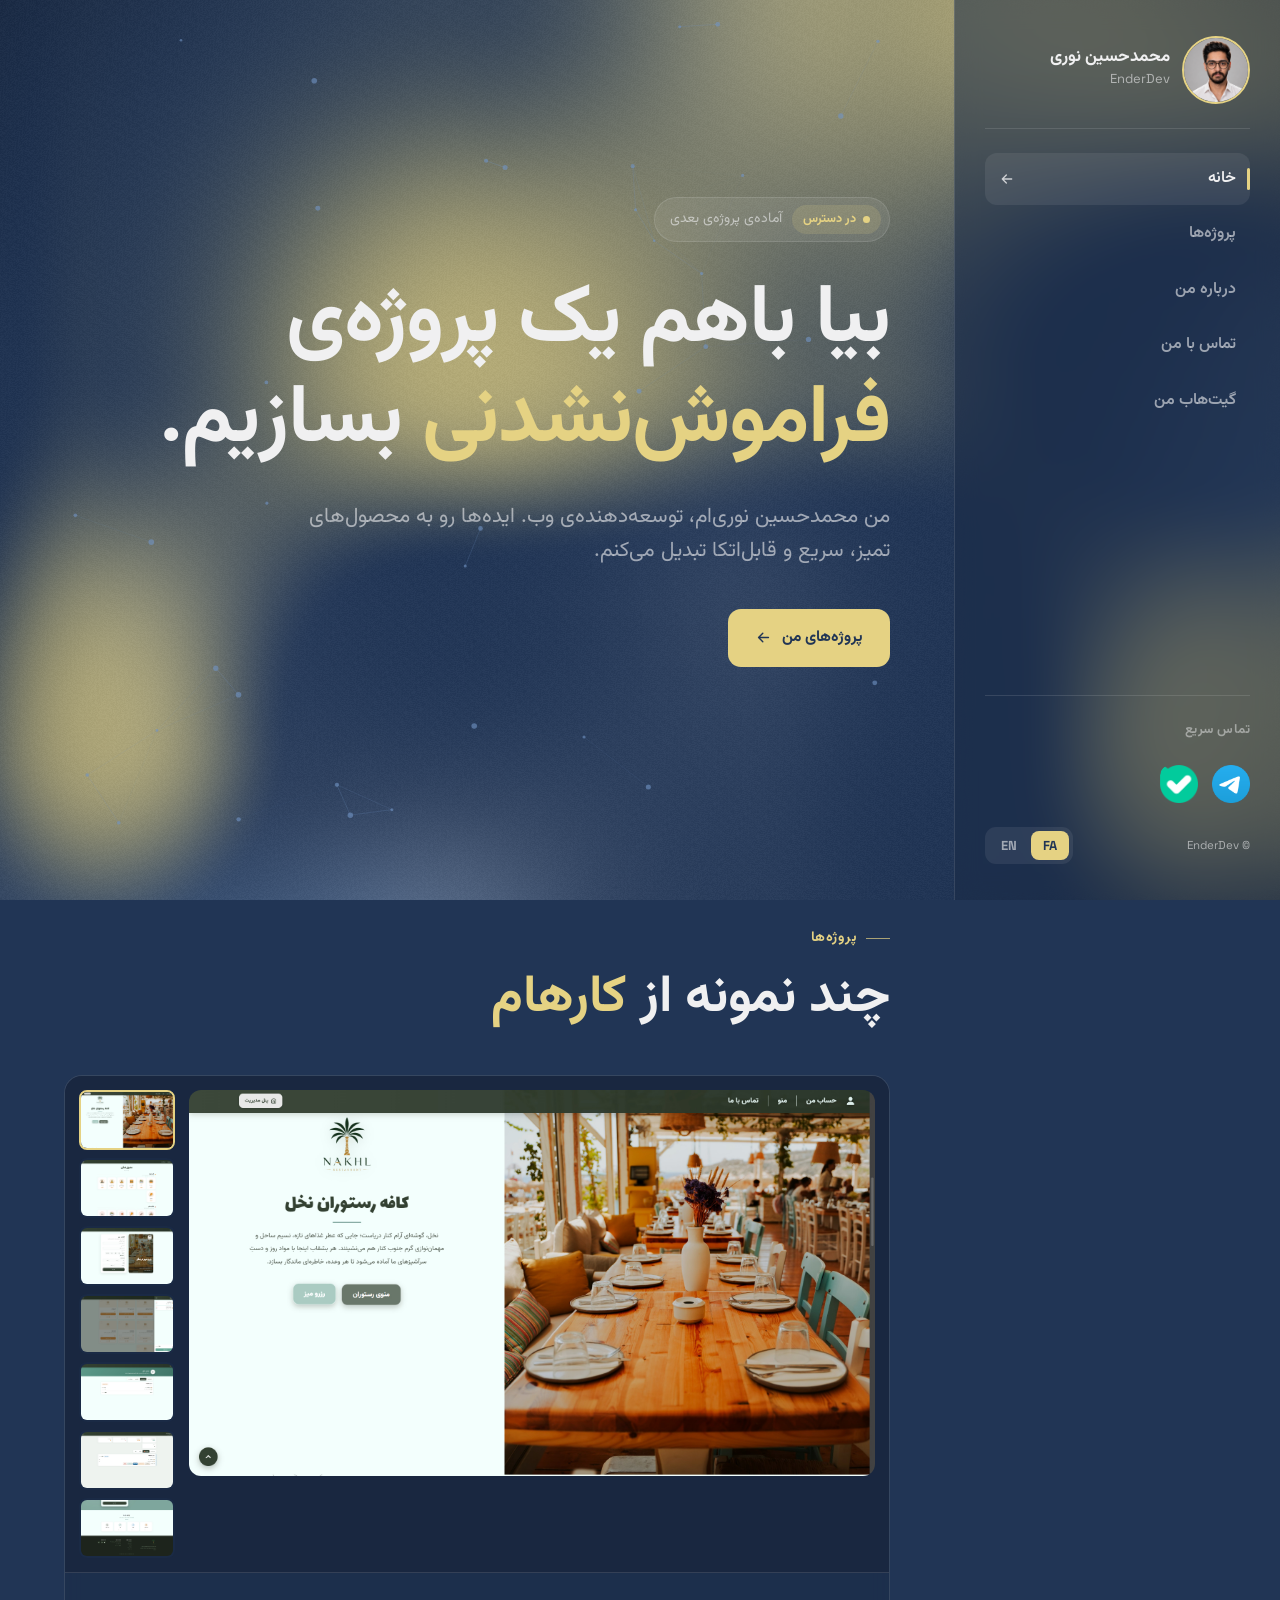
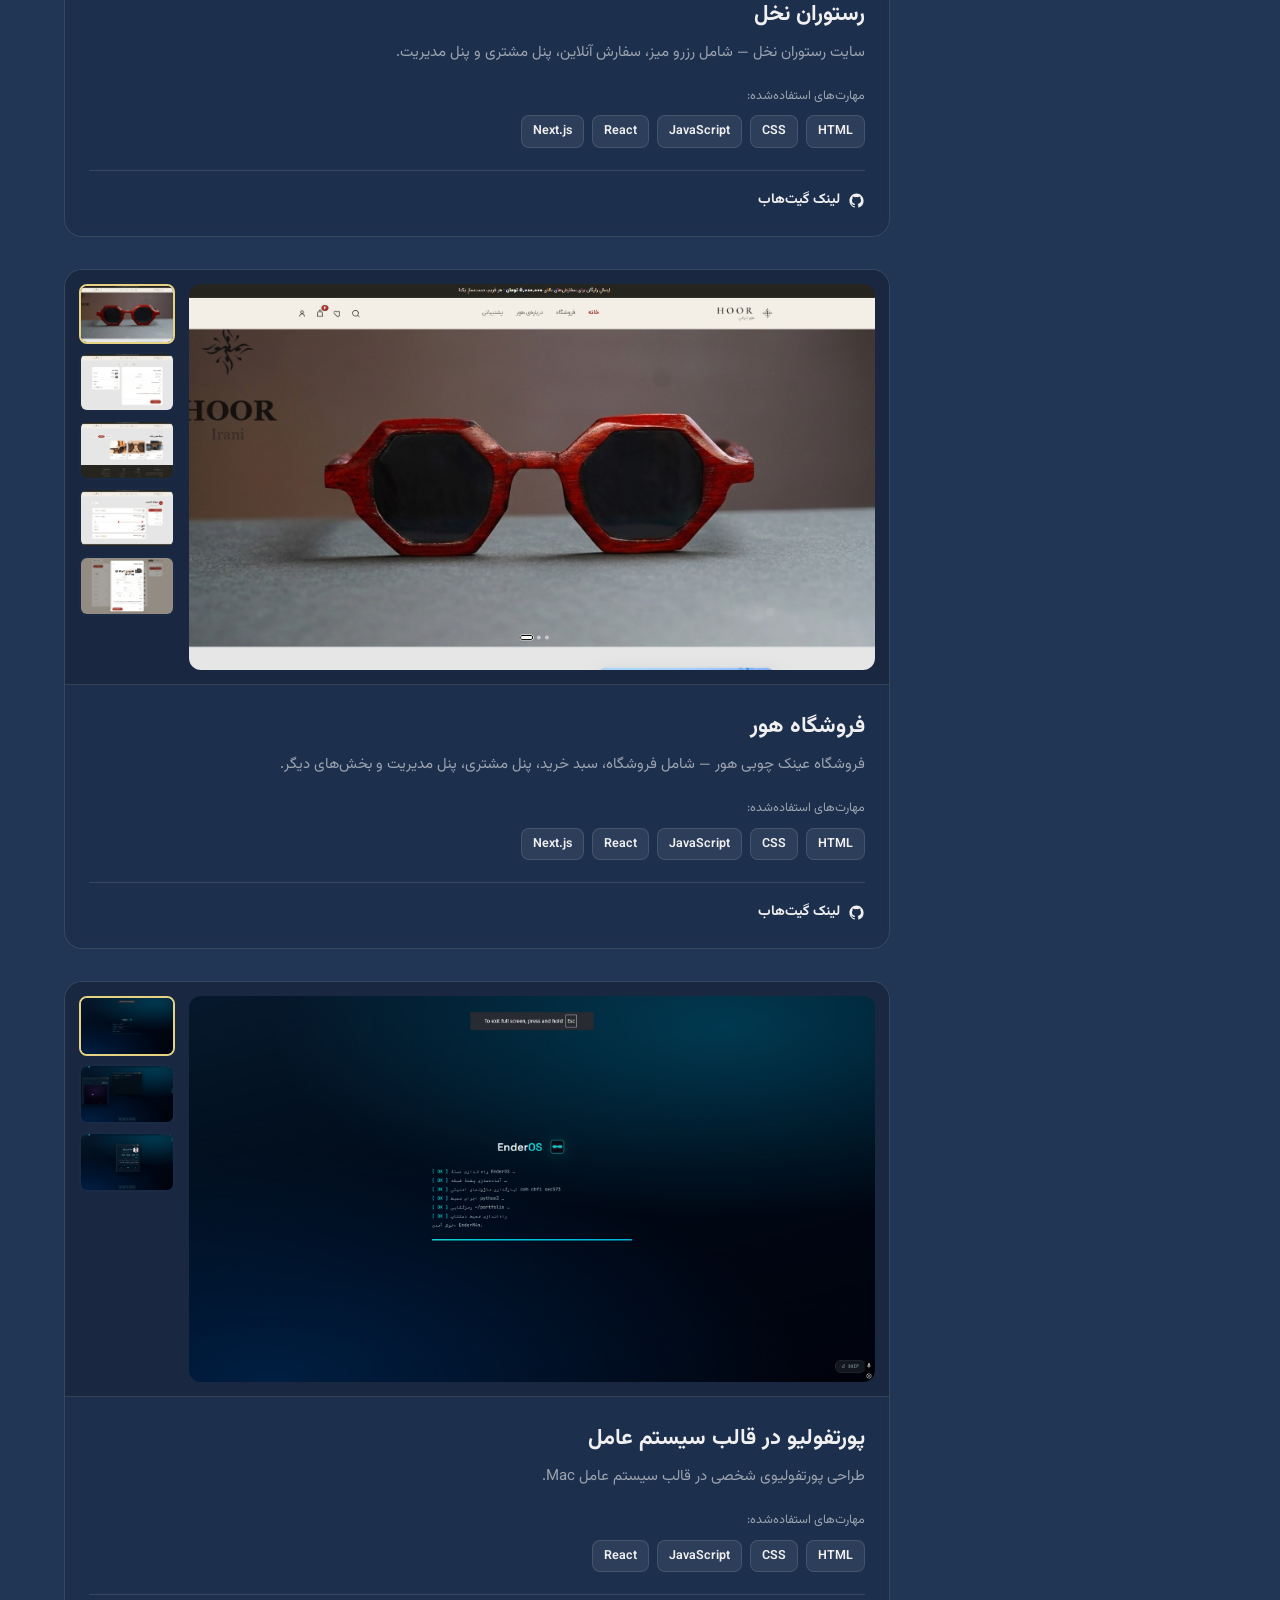
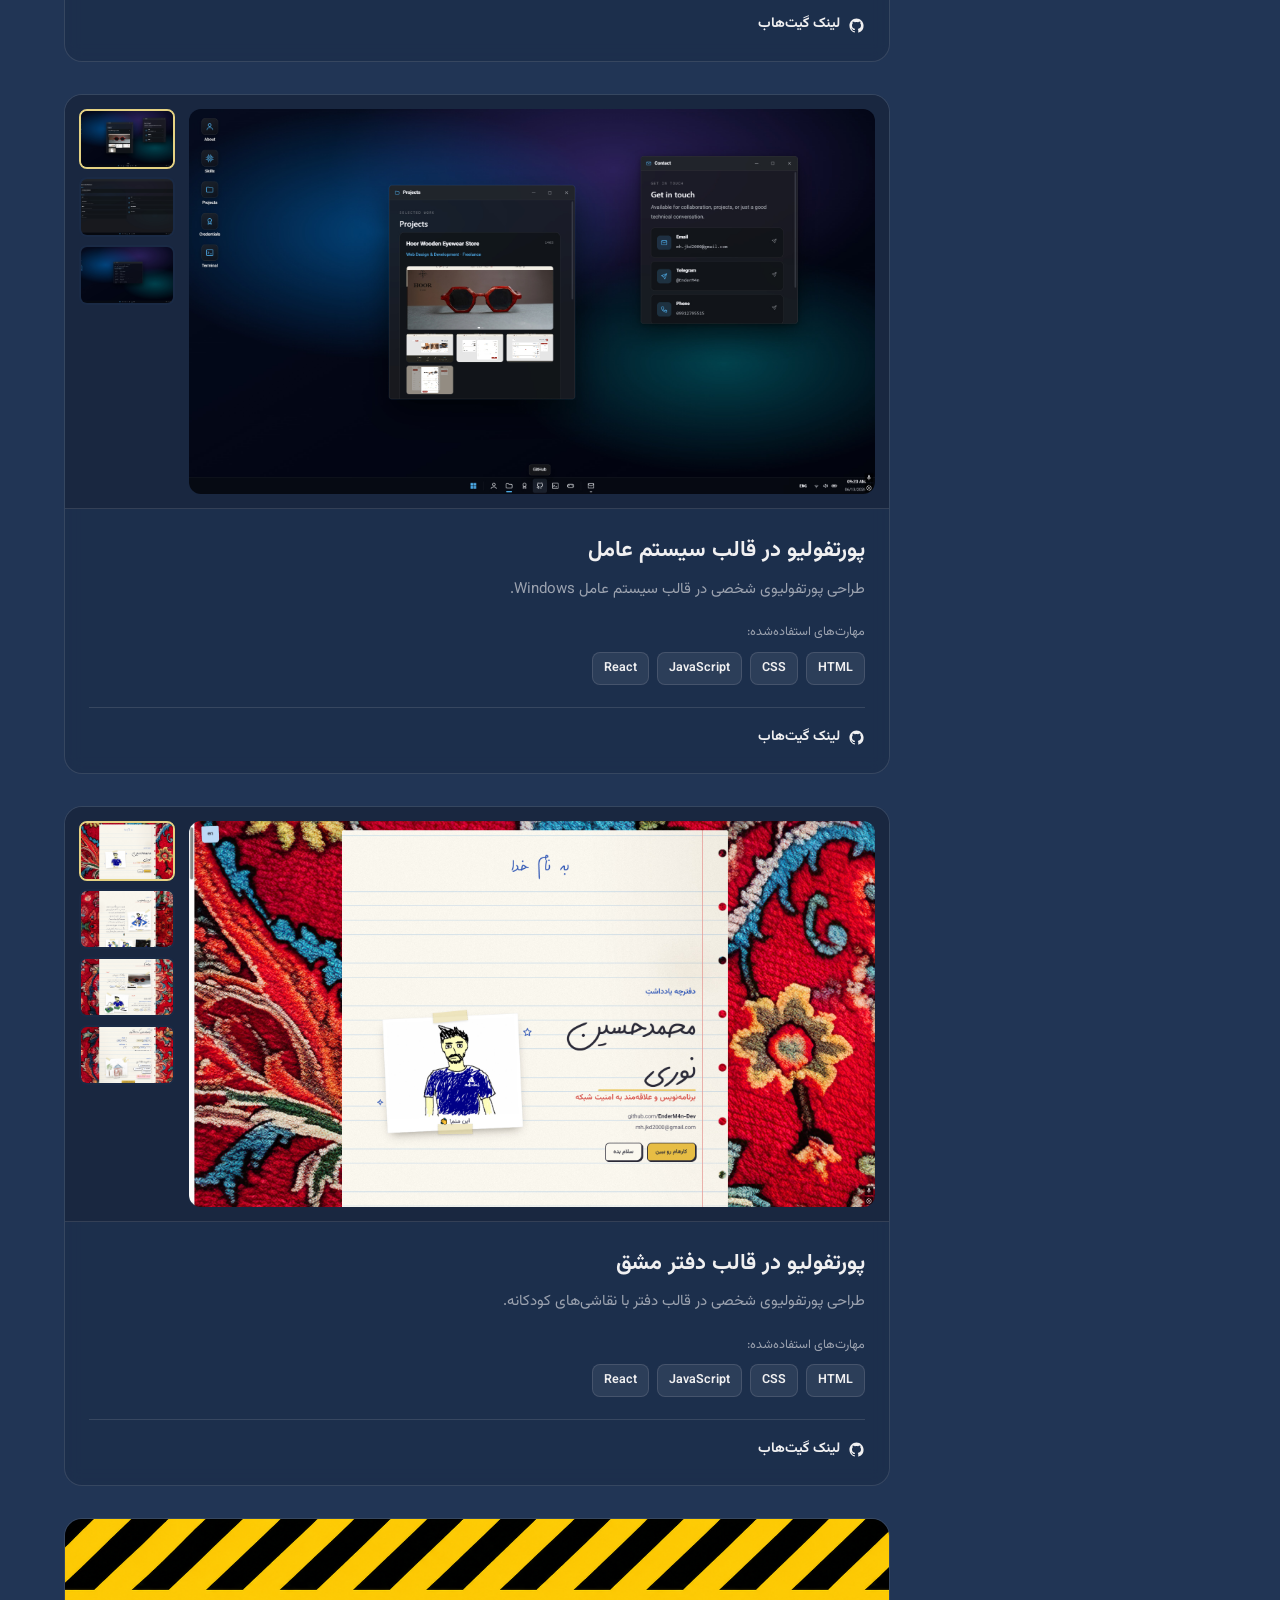
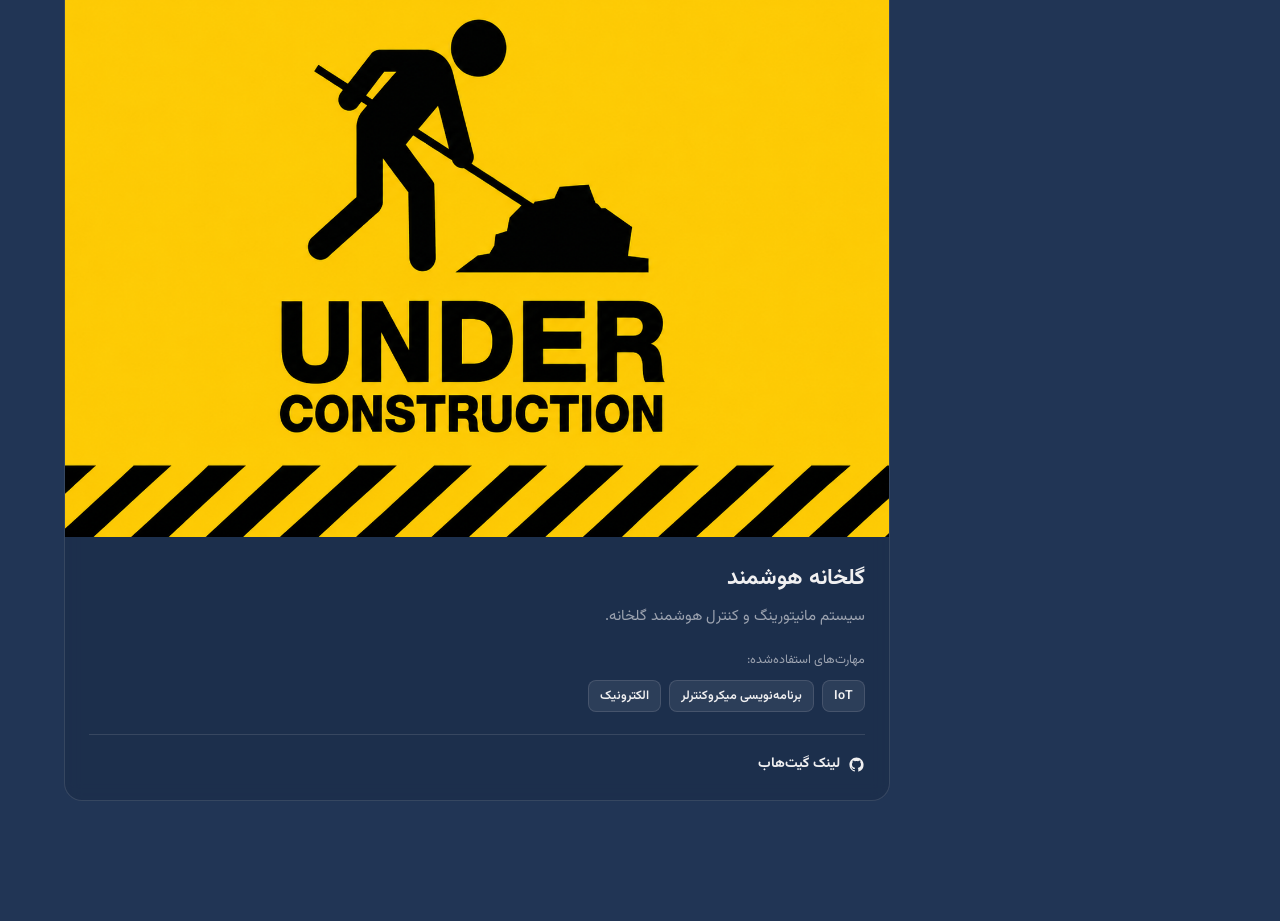
==== commit 0fa6d1a2: "Add files via upload" ====
--- a/Home.html
+++ b/Home.html
@@ -10,7 +10,7 @@
 <link rel="preconnect" href="https://fonts.gstatic.com" crossorigin />
 <link href="https://fonts.googleapis.com/css2?family=Manrope:wght@400;500;600;700&family=Space+Grotesk:wght@400;500;600;700&family=Vazirmatn:wght@300;400;500;600;700;800&display=swap" rel="stylesheet" />
 <link rel="stylesheet" href="styles.css" />
-
+<script src="palette.js"></script>
 </head>
 <body>
 <!-- ===== intro loader: types EnderDev then fades ===== -->
@@ -46,6 +46,10 @@
       </a>
       <a href="Projects.html">
         <span class="t" data-fa="پروژه‌ها" data-en="Projects">پروژه‌ها</span>
+        <span class="arrow"><svg viewBox="0 0 24 24" fill="none" stroke="currentColor" stroke-width="2"><path d="M5 12h14M13 6l6 6-6 6" stroke-linecap="round" stroke-linejoin="round"/></svg></span>
+      </a>
+      <a href="About.html">
+        <span class="t" data-fa="درباره من" data-en="About me">درباره من</span>
         <span class="arrow"><svg viewBox="0 0 24 24" fill="none" stroke="currentColor" stroke-width="2"><path d="M5 12h14M13 6l6 6-6 6" stroke-linecap="round" stroke-linejoin="round"/></svg></span>
       </a>
       <a href="Contact.html">
@@ -100,33 +104,223 @@
         </div>
       </section>
 
-      <!-- showcase : images of finished work, with captions -->
-      <section class="showcase">
+      <!-- projects : same grid as Projects.html, surfaced under the hero -->
+      <section class="page">
         <div class="section-head reveal">
-          <span class="eyebrow t" data-fa="کارهای انجام‌شده" data-en="Finished work">کارهای انجام‌شده</span>
+          <span class="eyebrow t" data-fa="پروژه‌ها" data-en="Projects">پروژه‌ها</span>
+          <h2 class="h-section">
+            <span class="t" data-fa="چند نمونه از" data-en="A few things">چند نمونه از</span>
+            <span class="hl t" data-fa="کارهام" data-en="I've built">کارهام</span>
+          </h2>
         </div>
 
-        <div class="show-grid">
-          <figure class="show-item wide reveal reveal-loop">
-            <img src="assets/show-hoor.png" alt="Hoor Irani" style="width:100%;aspect-ratio:16/9;object-fit:cover;display:block;border-bottom:1px solid var(--line);" />
-            <figcaption><b style="font-family: Vazirmatn">فروشگاه آنلاین هور ایرانی — طراحی و توسعه برای هنر ایران زمین
-</b><a class="go" href="Projects.html"><svg viewBox="0 0 24 24" fill="none" stroke="currentColor" stroke-width="2"><path d="M5 12h14M13 6l6 6-6 6" stroke-linecap="round" stroke-linejoin="round"/></svg></a></figcaption>
-          </figure>
-
-          <figure class="show-item reveal reveal-loop d1">
-            <img src="assets/show-enderos.png" alt="EnderOS" style="width:100%;aspect-ratio:16/9;object-fit:cover;display:block;border-bottom:1px solid var(--line);" />
-            <figcaption><b>پورتفولیو شخصی طراحی شده در قالب سیستم عامل Mac </b><a class="go" href="Projects.html"><svg viewBox="0 0 24 24" fill="none" stroke="currentColor" stroke-width="2"><path d="M5 12h14M13 6l6 6-6 6" stroke-linecap="round" stroke-linejoin="round"/></svg></a></figcaption>
-          </figure>
-
-          <figure class="show-item reveal reveal-loop d2">
-            <img src="assets/show-credentials.png" alt="Credentials" style="width:100%;aspect-ratio:16/9;object-fit:cover;display:block;border-bottom:1px solid var(--line);" />
-            <figcaption><b>پورتفولیو شخصی طراحی شده در قالب سیستم عامل Mac </b><a class="go" href="Projects.html"><svg viewBox="0 0 24 24" fill="none" stroke="currentColor" stroke-width="2"><path d="M5 12h14M13 6l6 6-6 6" stroke-linecap="round" stroke-linejoin="round"/></svg></a></figcaption>
-          </figure>
-
-          <figure class="show-item wide reveal reveal-loop d1">
-            <img src="assets/show-aboutme.png" alt="About me" style="width:100%;aspect-ratio:16/9;object-fit:cover;display:block;border-bottom:1px solid var(--line);" />
-            <figcaption><b>پورتفولیوی دفترچه‌ای </b><a class="go" href="Projects.html"><svg viewBox="0 0 24 24" fill="none" stroke="currentColor" stroke-width="2"><path d="M5 12h14M13 6l6 6-6 6" stroke-linecap="round" stroke-linejoin="round"/></svg></a></figcaption>
-          </figure>
+        <div class="proj-grid">
+
+
+
+          <!-- card 1 : Nakhl Restaurant -->
+          <article class="card reveal d1">
+            <div class="gallery" data-gallery>
+              <div class="gal-main">
+                <img src="assets/nakhl-1.jpg" alt="Nakhl Restaurant" data-zoom />
+                <button class="gal-nav prev" aria-label="prev"><svg viewBox="0 0 24 24" fill="none" stroke="currentColor" stroke-width="2"><path d="M15 6l-6 6 6 6" stroke-linecap="round" stroke-linejoin="round"/></svg></button>
+                <button class="gal-nav next" aria-label="next"><svg viewBox="0 0 24 24" fill="none" stroke="currentColor" stroke-width="2"><path d="M9 6l6 6-6 6" stroke-linecap="round" stroke-linejoin="round"/></svg></button>
+                <span class="gal-zoom-hint"><svg viewBox="0 0 24 24" fill="none" stroke="currentColor" stroke-width="2"><circle cx="11" cy="11" r="8"/><path d="M21 21l-4.35-4.35M11 8v6M8 11h6" stroke-linecap="round"/></svg></span>
+              </div>
+              <div class="gal-thumbs">
+                <button class="thumb active" data-src="assets/nakhl-1.jpg"><img src="assets/nakhl-1.jpg" alt=""></button>
+                <button class="thumb" data-src="assets/nakhl-2.jpg"><img src="assets/nakhl-2.jpg" alt=""></button>
+                <button class="thumb" data-src="assets/nakhl-3.jpg"><img src="assets/nakhl-3.jpg" alt=""></button>
+                <button class="thumb" data-src="assets/nakhl-4.jpg"><img src="assets/nakhl-4.jpg" alt=""></button>
+                <button class="thumb" data-src="assets/nakhl-5.jpg"><img src="assets/nakhl-5.jpg" alt=""></button>
+                <button class="thumb" data-src="assets/nakhl-6.jpg"><img src="assets/nakhl-6.jpg" alt=""></button>
+                <button class="thumb" data-src="assets/nakhl-7.jpg"><img src="assets/nakhl-7.jpg" alt=""></button>
+              </div>
+            </div>
+            <div class="card-body">
+              <h3 class="t" data-fa="رستوران نخل" data-en="Nakhl Restaurant">رستوران نخل</h3>
+              <p class="desc t" data-fa="سایت رستوران نخل — شامل رزرو میز، سفارش آنلاین، پنل مشتری و پنل مدیریت." data-en="Nakhl restaurant website — includes table reservation, online ordering, customer panel and admin panel.">سایت رستوران نخل — شامل رزرو میز، سفارش آنلاین، پنل مشتری و پنل مدیریت.</p>
+              <p class="skills-label t" data-fa="مهارت‌های استفاده‌شده:" data-en="Skills used:">مهارت‌های استفاده‌شده:</p>
+              <div class="skills">
+                <span class="skill">HTML</span>
+                <span class="skill">CSS</span>
+                <span class="skill">JavaScript</span>
+                <span class="skill">React</span>
+                <span class="skill">Next.js</span>
+              </div>
+              <div class="card-foot">
+                <a class="gh-link" href="https://github.com/EnderM4n-Dev" target="_blank" rel="noopener">
+                  <svg viewBox="0 0 24 24" fill="currentColor"><path d="M12 2C6.48 2 2 6.58 2 12.25c0 4.53 2.87 8.37 6.84 9.73.5.1.68-.22.68-.49 0-.24-.01-.87-.01-1.71-2.78.62-3.37-1.37-3.37-1.37-.45-1.18-1.11-1.49-1.11-1.49-.91-.64.07-.62.07-.62 1 .07 1.53 1.06 1.53 1.06.89 1.56 2.34 1.11 2.91.85.09-.66.35-1.11.63-1.36-2.22-.26-4.56-1.14-4.56-5.07 0-1.12.39-2.03 1.03-2.75-.1-.26-.45-1.3.1-2.71 0 0 .84-.27 2.75 1.05a9.4 9.4 0 015 0c1.91-1.32 2.75-1.05 2.75-1.05.55 1.41.2 2.45.1 2.71.64.72 1.03 1.63 1.03 2.75 0 3.94-2.34 4.81-4.57 5.06.36.32.68.94.68 1.9 0 1.37-.01 2.47-.01 2.81 0 .27.18.6.69.49A10.26 10.26 0 0022 12.25C22 6.58 17.52 2 12 2z"/></svg>
+                  <span class="t" data-fa="لینک گیت‌هاب" data-en="GitHub link">لینک گیت‌هاب</span>
+                </a>
+              </div>
+            </div>
+          </article>
+
+
+          <!-- card 2 : Hoor Store -->
+          <article class="card reveal d2">
+            <div class="gallery" data-gallery>
+              <div class="gal-main">
+                <img src="assets/hoor-0.jpg" alt="Hoor Store" data-zoom />
+                <button class="gal-nav prev" aria-label="prev"><svg viewBox="0 0 24 24" fill="none" stroke="currentColor" stroke-width="2"><path d="M15 6l-6 6 6 6" stroke-linecap="round" stroke-linejoin="round"/></svg></button>
+                <button class="gal-nav next" aria-label="next"><svg viewBox="0 0 24 24" fill="none" stroke="currentColor" stroke-width="2"><path d="M9 6l6 6-6 6" stroke-linecap="round" stroke-linejoin="round"/></svg></button>
+                <span class="gal-zoom-hint"><svg viewBox="0 0 24 24" fill="none" stroke="currentColor" stroke-width="2"><circle cx="11" cy="11" r="8"/><path d="M21 21l-4.35-4.35M11 8v6M8 11h6" stroke-linecap="round"/></svg></span>
+              </div>
+              <div class="gal-thumbs">
+                <button class="thumb active" data-src="assets/hoor-0.jpg"><img src="assets/hoor-0.jpg" alt=""></button>
+                <button class="thumb" data-src="assets/hoor-1.jpg"><img src="assets/hoor-1.jpg" alt=""></button>
+                <button class="thumb" data-src="assets/hoor-2.jpg"><img src="assets/hoor-2.jpg" alt=""></button>
+                <button class="thumb" data-src="assets/hoor-3.jpg"><img src="assets/hoor-3.jpg" alt=""></button>
+                <button class="thumb" data-src="assets/hoor-4.jpg"><img src="assets/hoor-4.jpg" alt=""></button>
+              </div>
+            </div>
+            <div class="card-body">
+              <h3 class="t" data-fa="فروشگاه هور" data-en="Hoor Store">فروشگاه هور</h3>
+              <p class="desc t" data-fa="فروشگاه عینک چوبی هور — شامل فروشگاه، سبد خرید، پنل مشتری، پنل مدیریت و بخش‌های دیگر." data-en="Hoor wooden eyewear store — includes storefront, cart, customer panel, admin panel and more.">فروشگاه عینک چوبی هور — شامل فروشگاه، سبد خرید، پنل مشتری، پنل مدیریت و بخش‌های دیگر.</p>
+              <p class="skills-label t" data-fa="مهارت‌های استفاده‌شده:" data-en="Skills used:">مهارت‌های استفاده‌شده:</p>
+              <div class="skills">
+                <span class="skill">HTML</span>
+                <span class="skill">CSS</span>
+                <span class="skill">JavaScript</span>
+                <span class="skill">React</span>
+                <span class="skill">Next.js</span>
+              </div>
+              <div class="card-foot">
+                <a class="gh-link" href="https://github.com/EnderM4n-Dev" target="_blank" rel="noopener">
+                  <svg viewBox="0 0 24 24" fill="currentColor"><path d="M12 2C6.48 2 2 6.58 2 12.25c0 4.53 2.87 8.37 6.84 9.73.5.1.68-.22.68-.49 0-.24-.01-.87-.01-1.71-2.78.62-3.37-1.37-3.37-1.37-.45-1.18-1.11-1.49-1.11-1.49-.91-.64.07-.62.07-.62 1 .07 1.53 1.06 1.53 1.06.89 1.56 2.34 1.11 2.91.85.09-.66.35-1.11.63-1.36-2.22-.26-4.56-1.14-4.56-5.07 0-1.12.39-2.03 1.03-2.75-.1-.26-.45-1.3.1-2.71 0 0 .84-.27 2.75 1.05a9.4 9.4 0 015 0c1.91-1.32 2.75-1.05 2.75-1.05.55 1.41.2 2.45.1 2.71.64.72 1.03 1.63 1.03 2.75 0 3.94-2.34 4.81-4.57 5.06.36.32.68.94.68 1.9 0 1.37-.01 2.47-.01 2.81 0 .27.18.6.69.49A10.26 10.26 0 0022 12.25C22 6.58 17.52 2 12 2z"/></svg>
+                  <span class="t" data-fa="لینک گیت‌هاب" data-en="GitHub link">لینک گیت‌هاب</span>
+                </a>
+              </div>
+            </div>
+          </article>
+
+
+          <!-- card 3 : Mac OS Portfolio -->
+          <article class="card reveal d1">
+            <div class="gallery" data-gallery>
+              <div class="gal-main">
+                <img src="assets/mac-1.jpg" alt="Mac OS Portfolio" data-zoom />
+                <button class="gal-nav prev" aria-label="prev"><svg viewBox="0 0 24 24" fill="none" stroke="currentColor" stroke-width="2"><path d="M15 6l-6 6 6 6" stroke-linecap="round" stroke-linejoin="round"/></svg></button>
+                <button class="gal-nav next" aria-label="next"><svg viewBox="0 0 24 24" fill="none" stroke="currentColor" stroke-width="2"><path d="M9 6l6 6-6 6" stroke-linecap="round" stroke-linejoin="round"/></svg></button>
+                <span class="gal-zoom-hint"><svg viewBox="0 0 24 24" fill="none" stroke="currentColor" stroke-width="2"><circle cx="11" cy="11" r="8"/><path d="M21 21l-4.35-4.35M11 8v6M8 11h6" stroke-linecap="round"/></svg></span>
+              </div>
+              <div class="gal-thumbs">
+                <button class="thumb active" data-src="assets/mac-1.jpg"><img src="assets/mac-1.jpg" alt=""></button>
+                <button class="thumb" data-src="assets/mac-2.jpg"><img src="assets/mac-2.jpg" alt=""></button>
+                <button class="thumb" data-src="assets/mac-3.jpg"><img src="assets/mac-3.jpg" alt=""></button>
+              </div>
+            </div>
+            <div class="card-body">
+              <h3 class="t" data-fa="پورتفولیو در قالب سیستم عامل" data-en="OS-style Portfolio">پورتفولیو در قالب سیستم عامل</h3>
+              <p class="desc t" data-fa="طراحی پورتفولیوی شخصی در قالب سیستم عامل Mac." data-en="A personal portfolio designed in the style of macOS.">طراحی پورتفولیوی شخصی در قالب سیستم عامل Mac.</p>
+              <p class="skills-label t" data-fa="مهارت‌های استفاده‌شده:" data-en="Skills used:">مهارت‌های استفاده‌شده:</p>
+              <div class="skills">
+                <span class="skill">HTML</span>
+                <span class="skill">CSS</span>
+                <span class="skill">JavaScript</span>
+                <span class="skill">React</span>
+              </div>
+              <div class="card-foot">
+                <a class="gh-link" href="https://github.com/EnderM4n-Dev" target="_blank" rel="noopener">
+                  <svg viewBox="0 0 24 24" fill="currentColor"><path d="M12 2C6.48 2 2 6.58 2 12.25c0 4.53 2.87 8.37 6.84 9.73.5.1.68-.22.68-.49 0-.24-.01-.87-.01-1.71-2.78.62-3.37-1.37-3.37-1.37-.45-1.18-1.11-1.49-1.11-1.49-.91-.64.07-.62.07-.62 1 .07 1.53 1.06 1.53 1.06.89 1.56 2.34 1.11 2.91.85.09-.66.35-1.11.63-1.36-2.22-.26-4.56-1.14-4.56-5.07 0-1.12.39-2.03 1.03-2.75-.1-.26-.45-1.3.1-2.71 0 0 .84-.27 2.75 1.05a9.4 9.4 0 015 0c1.91-1.32 2.75-1.05 2.75-1.05.55 1.41.2 2.45.1 2.71.64.72 1.03 1.63 1.03 2.75 0 3.94-2.34 4.81-4.57 5.06.36.32.68.94.68 1.9 0 1.37-.01 2.47-.01 2.81 0 .27.18.6.69.49A10.26 10.26 0 0022 12.25C22 6.58 17.52 2 12 2z"/></svg>
+                  <span class="t" data-fa="لینک گیت‌هاب" data-en="GitHub link">لینک گیت‌هاب</span>
+                </a>
+              </div>
+            </div>
+          </article>
+
+
+          <!-- card 4 : Windows OS Portfolio -->
+          <article class="card reveal d2">
+            <div class="gallery" data-gallery>
+              <div class="gal-main">
+                <img src="assets/win-1.jpg" alt="Windows OS Portfolio" data-zoom />
+                <button class="gal-nav prev" aria-label="prev"><svg viewBox="0 0 24 24" fill="none" stroke="currentColor" stroke-width="2"><path d="M15 6l-6 6 6 6" stroke-linecap="round" stroke-linejoin="round"/></svg></button>
+                <button class="gal-nav next" aria-label="next"><svg viewBox="0 0 24 24" fill="none" stroke="currentColor" stroke-width="2"><path d="M9 6l6 6-6 6" stroke-linecap="round" stroke-linejoin="round"/></svg></button>
+                <span class="gal-zoom-hint"><svg viewBox="0 0 24 24" fill="none" stroke="currentColor" stroke-width="2"><circle cx="11" cy="11" r="8"/><path d="M21 21l-4.35-4.35M11 8v6M8 11h6" stroke-linecap="round"/></svg></span>
+              </div>
+              <div class="gal-thumbs">
+                <button class="thumb active" data-src="assets/win-1.jpg"><img src="assets/win-1.jpg" alt=""></button>
+                <button class="thumb" data-src="assets/win-2.jpg"><img src="assets/win-2.jpg" alt=""></button>
+                <button class="thumb" data-src="assets/win-3.jpg"><img src="assets/win-3.jpg" alt=""></button>
+              </div>
+            </div>
+            <div class="card-body">
+              <h3 class="t" data-fa="پورتفولیو در قالب سیستم عامل" data-en="OS-style Portfolio">پورتفولیو در قالب سیستم عامل</h3>
+              <p class="desc t" data-fa="طراحی پورتفولیوی شخصی در قالب سیستم عامل Windows." data-en="A personal portfolio designed in the style of Windows.">طراحی پورتفولیوی شخصی در قالب سیستم عامل Windows.</p>
+              <p class="skills-label t" data-fa="مهارت‌های استفاده‌شده:" data-en="Skills used:">مهارت‌های استفاده‌شده:</p>
+              <div class="skills">
+                <span class="skill">HTML</span>
+                <span class="skill">CSS</span>
+                <span class="skill">JavaScript</span>
+                <span class="skill">React</span>
+              </div>
+              <div class="card-foot">
+                <a class="gh-link" href="https://github.com/EnderM4n-Dev" target="_blank" rel="noopener">
+                  <svg viewBox="0 0 24 24" fill="currentColor"><path d="M12 2C6.48 2 2 6.58 2 12.25c0 4.53 2.87 8.37 6.84 9.73.5.1.68-.22.68-.49 0-.24-.01-.87-.01-1.71-2.78.62-3.37-1.37-3.37-1.37-.45-1.18-1.11-1.49-1.11-1.49-.91-.64.07-.62.07-.62 1 .07 1.53 1.06 1.53 1.06.89 1.56 2.34 1.11 2.91.85.09-.66.35-1.11.63-1.36-2.22-.26-4.56-1.14-4.56-5.07 0-1.12.39-2.03 1.03-2.75-.1-.26-.45-1.3.1-2.71 0 0 .84-.27 2.75 1.05a9.4 9.4 0 015 0c1.91-1.32 2.75-1.05 2.75-1.05.55 1.41.2 2.45.1 2.71.64.72 1.03 1.63 1.03 2.75 0 3.94-2.34 4.81-4.57 5.06.36.32.68.94.68 1.9 0 1.37-.01 2.47-.01 2.81 0 .27.18.6.69.49A10.26 10.26 0 0022 12.25C22 6.58 17.52 2 12 2z"/></svg>
+                  <span class="t" data-fa="لینک گیت‌هاب" data-en="GitHub link">لینک گیت‌هاب</span>
+                </a>
+              </div>
+            </div>
+          </article>
+
+
+          <!-- card 5 : Notebook Portfolio -->
+          <article class="card reveal d3">
+            <div class="gallery" data-gallery>
+              <div class="gal-main">
+                <img src="assets/notebook-1.jpg" alt="Notebook Portfolio" data-zoom />
+                <button class="gal-nav prev" aria-label="prev"><svg viewBox="0 0 24 24" fill="none" stroke="currentColor" stroke-width="2"><path d="M15 6l-6 6 6 6" stroke-linecap="round" stroke-linejoin="round"/></svg></button>
+                <button class="gal-nav next" aria-label="next"><svg viewBox="0 0 24 24" fill="none" stroke="currentColor" stroke-width="2"><path d="M9 6l6 6-6 6" stroke-linecap="round" stroke-linejoin="round"/></svg></button>
+                <span class="gal-zoom-hint"><svg viewBox="0 0 24 24" fill="none" stroke="currentColor" stroke-width="2"><circle cx="11" cy="11" r="8"/><path d="M21 21l-4.35-4.35M11 8v6M8 11h6" stroke-linecap="round"/></svg></span>
+              </div>
+              <div class="gal-thumbs">
+                <button class="thumb active" data-src="assets/notebook-1.jpg"><img src="assets/notebook-1.jpg" alt=""></button>
+                <button class="thumb" data-src="assets/notebook-2.jpg"><img src="assets/notebook-2.jpg" alt=""></button>
+                <button class="thumb" data-src="assets/notebook-3.jpg"><img src="assets/notebook-3.jpg" alt=""></button>
+                <button class="thumb" data-src="assets/notebook-4.jpg"><img src="assets/notebook-4.jpg" alt=""></button>
+              </div>
+            </div>
+            <div class="card-body">
+              <h3 class="t" data-fa="پورتفولیو در قالب دفتر مشق" data-en="Notebook-style Portfolio">پورتفولیو در قالب دفتر مشق</h3>
+              <p class="desc t" data-fa="طراحی پورتفولیوی شخصی در قالب دفتر با نقاشی‌های کودکانه." data-en="A personal portfolio designed as a paper notebook with childlike drawings.">طراحی پورتفولیوی شخصی در قالب دفتر با نقاشی‌های کودکانه.</p>
+              <p class="skills-label t" data-fa="مهارت‌های استفاده‌شده:" data-en="Skills used:">مهارت‌های استفاده‌شده:</p>
+              <div class="skills">
+                <span class="skill">HTML</span>
+                <span class="skill">CSS</span>
+                <span class="skill">JavaScript</span>
+                <span class="skill">React</span>
+              </div>
+              <div class="card-foot">
+                <a class="gh-link" href="https://github.com/EnderM4n-Dev" target="_blank" rel="noopener">
+                  <svg viewBox="0 0 24 24" fill="currentColor"><path d="M12 2C6.48 2 2 6.58 2 12.25c0 4.53 2.87 8.37 6.84 9.73.5.1.68-.22.68-.49 0-.24-.01-.87-.01-1.71-2.78.62-3.37-1.37-3.37-1.37-.45-1.18-1.11-1.49-1.11-1.49-.91-.64.07-.62.07-.62 1 .07 1.53 1.06 1.53 1.06.89 1.56 2.34 1.11 2.91.85.09-.66.35-1.11.63-1.36-2.22-.26-4.56-1.14-4.56-5.07 0-1.12.39-2.03 1.03-2.75-.1-.26-.45-1.3.1-2.71 0 0 .84-.27 2.75 1.05a9.4 9.4 0 015 0c1.91-1.32 2.75-1.05 2.75-1.05.55 1.41.2 2.45.1 2.71.64.72 1.03 1.63 1.03 2.75 0 3.94-2.34 4.81-4.57 5.06.36.32.68.94.68 1.9 0 1.37-.01 2.47-.01 2.81 0 .27.18.6.69.49A10.26 10.26 0 0022 12.25C22 6.58 17.52 2 12 2z"/></svg>
+                  <span class="t" data-fa="لینک گیت‌هاب" data-en="GitHub link">لینک گیت‌هاب</span>
+                </a>
+              </div>
+            </div>
+          </article>
+
+          <!-- card 1 : گلخانه هوشمند -->
+          <article class="card reveal d1">
+            <div class="shot"><img src="assets/greenhouse.png" alt="Smart Greenhouse" style="width:100%;height:100%;object-fit:cover;" /></div>
+            <div class="card-body">
+              <h3 class="t" data-fa="گلخانه هوشمند" data-en="Smart Greenhouse">گلخانه هوشمند</h3>
+              <p class="desc t" data-fa="سیستم مانیتورینگ و کنترل هوشمند گلخانه." data-en="Smart greenhouse monitoring and control system.">سیستم مانیتورینگ و کنترل هوشمند گلخانه.</p>
+              <p class="skills-label t" data-fa="مهارت‌های استفاده‌شده:" data-en="Skills used:">مهارت‌های استفاده‌شده:</p>
+              <div class="skills">
+                <span class="skill">IoT</span>
+                <span class="skill t" data-fa="برنامه‌نویسی میکروکنترلر" data-en="Microcontroller Programming">برنامه‌نویسی میکروکنترلر</span>
+                <span class="skill t" data-fa="الکترونیک" data-en="Electronics">الکترونیک</span>
+              </div>
+              <div class="card-foot">
+                <a class="gh-link" href="https://github.com/EnderM4n-Dev" target="_blank" rel="noopener">
+                  <svg viewBox="0 0 24 24" fill="currentColor"><path d="M12 2C6.48 2 2 6.58 2 12.25c0 4.53 2.87 8.37 6.84 9.73.5.1.68-.22.68-.49 0-.24-.01-.87-.01-1.71-2.78.62-3.37-1.37-3.37-1.37-.45-1.18-1.11-1.49-1.11-1.49-.91-.64.07-.62.07-.62 1 .07 1.53 1.06 1.53 1.06.89 1.56 2.34 1.11 2.91.85.09-.66.35-1.11.63-1.36-2.22-.26-4.56-1.14-4.56-5.07 0-1.12.39-2.03 1.03-2.75-.1-.26-.45-1.3.1-2.71 0 0 .84-.27 2.75 1.05a9.4 9.4 0 015 0c1.91-1.32 2.75-1.05 2.75-1.05.55 1.41.2 2.45.1 2.71.64.72 1.03 1.63 1.03 2.75 0 3.94-2.34 4.81-4.57 5.06.36.32.68.94.68 1.9 0 1.37-.01 2.47-.01 2.81 0 .27.18.6.69.49A10.26 10.26 0 0022 12.25C22 6.58 17.52 2 12 2z"/></svg>
+                  <span class="t" data-fa="لینک گیت‌هاب" data-en="GitHub link">لینک گیت‌هاب</span>
+                </a>
+              </div>
+            </div>
+          </article>
         </div>
       </section>
 
@@ -143,6 +337,10 @@
   <a href="Projects.html">
     <svg viewBox="0 0 24 24" fill="none" stroke="currentColor" stroke-width="2"><rect x="3" y="3" width="7" height="7" rx="1"/><rect x="14" y="3" width="7" height="7" rx="1"/><rect x="3" y="14" width="7" height="7" rx="1"/><rect x="14" y="14" width="7" height="7" rx="1"/></svg>
     <span class="bn-label t" data-fa="پروژه‌ها" data-en="Projects">پروژه‌ها</span>
+  </a>
+  <a href="About.html">
+    <svg viewBox="0 0 24 24" fill="none" stroke="currentColor" stroke-width="2"><circle cx="12" cy="8" r="4"/><path d="M4 21v-1a7 7 0 0114 0v1" stroke-linecap="round" stroke-linejoin="round"/></svg>
+    <span class="bn-label t" data-fa="درباره" data-en="About">درباره</span>
   </a>
   <a href="Contact.html">
     <svg viewBox="0 0 24 24" fill="none" stroke="currentColor" stroke-width="2"><path d="M21 11.5a8.38 8.38 0 01-8.5 8.5 8.5 8.5 0 01-3.8-.9L3 21l1.9-5.7A8.5 8.5 0 1121 11.5z" stroke-linecap="round" stroke-linejoin="round"/></svg>
@@ -158,7 +356,6 @@
   </button>
 </nav>
 
-<script src="image-slot.js"></script>
 <script src="app.js"></script>
 <script src="home-fx.js"></script>
 <script src="projects-bg.js"></script>
@@ -225,5 +422,17 @@
   });
 })();
 </script>
+
+<!-- ===== lightbox (zoom overlay) ===== -->
+<div id="lightbox" class="lightbox" aria-hidden="true">
+  <button class="lb-close" aria-label="بستن"><svg viewBox="0 0 24 24" fill="none" stroke="currentColor" stroke-width="2"><path d="M6 6l12 12M18 6L6 18" stroke-linecap="round"/></svg></button>
+  <button class="lb-nav lb-prev" aria-label="prev"><svg viewBox="0 0 24 24" fill="none" stroke="currentColor" stroke-width="2"><path d="M15 6l-6 6 6 6" stroke-linecap="round" stroke-linejoin="round"/></svg></button>
+  <button class="lb-nav lb-next" aria-label="next"><svg viewBox="0 0 24 24" fill="none" stroke="currentColor" stroke-width="2"><path d="M9 6l6 6-6 6" stroke-linecap="round" stroke-linejoin="round"/></svg></button>
+  <img class="lb-img" alt="" />
+  <span class="lb-counter"></span>
+</div>
+
+<script src="gallery.js"></script>
+
 </body>
 </html>
--- a/styles.css
+++ b/styles.css
@@ -18,6 +18,7 @@
   --radius: 18px;
   --ease: cubic-bezier(0.22, 1, 0.36, 1);
   --rail: 326px;
+
 }
 
 * { box-sizing: border-box; margin: 0; padding: 0; }
@@ -135,7 +136,8 @@
 .chan.tg .ic { background: rgba(79,112,156,.25); color: var(--blue-bright); }
 .chan.ble .ic { background: rgba(229,210,131,.18); color: var(--gold); }
 .chan .m b { display: block; font-weight: 700; font-size: 14.5px; line-height: 1.3; }
-.chan .m span { color: var(--muted); font-size: 12px; font-family: 'Space Grotesk', monospace; }
+.chan .m span { color: var(--muted); font-size: 12px; font-family: 'Space Grotesk', monospace; direction: ltr; unicode-bidi: plaintext; display: block; }
+html[dir="rtl"] .chan .m span { text-align: right; }
 
 .rail-foot { display: flex; align-items: center; justify-content: space-between; gap: 12px; }
 .rail-foot small { color: var(--muted); font-size: 11.5px; font-family: 'Space Grotesk', monospace; }
@@ -247,7 +249,7 @@
 
 /* ---- PROJECTS page ---- */
 .page { padding-block: clamp(70px, 11vh, 120px) clamp(70px, 10vw, 120px); min-height: 100vh; }
-.proj-grid { display: grid; grid-template-columns: repeat(auto-fit, minmax(330px, 1fr)); gap: 24px; }
+.proj-grid { display: grid; grid-template-columns: 1fr; gap: 32px; max-width: 980px; margin: 0 auto; }
 .card {
   border: 1px solid var(--line); border-radius: var(--radius); overflow: hidden;
   background: rgba(26,42,69,.55); backdrop-filter: blur(8px);
@@ -255,12 +257,98 @@
 }
 .card:hover { transform: translateY(-8px); border-color: rgba(113,148,196,.6); box-shadow: 0 30px 60px -28px rgba(0,0,0,.6); }
 .card image-slot { display: block; width: 100%; aspect-ratio: 16 / 9; background: linear-gradient(160deg, var(--navy-soft), var(--navy-deep)); border-bottom: 1px solid var(--line); }
+
+/* ===== project gallery (single-column cards) ===== */
+.gallery { display: grid; grid-template-columns: 1fr 96px; gap: 14px; padding: 14px; background: rgba(20,30,50,.45); border-bottom: 1px solid var(--line); }
+.gal-main {
+  position: relative; border-radius: 12px; overflow: hidden;
+  aspect-ratio: 16 / 9; background: var(--navy-deep);
+}
+.gal-main img {
+  width: 100%; height: 100%; object-fit: cover; cursor: zoom-in;
+  transition: opacity .25s var(--ease);
+}
+.gal-nav {
+  position: absolute; top: 50%; transform: translateY(-50%);
+  width: 38px; height: 38px; border-radius: 50%; border: 0;
+  background: rgba(33,53,85,.85); backdrop-filter: blur(8px);
+  color: var(--light); cursor: pointer; display: grid; place-items: center;
+  opacity: 0; transition: opacity .25s, background .25s;
+}
+.gal-main:hover .gal-nav { opacity: 1; }
+.gal-nav:hover { background: var(--gold); color: var(--navy); }
+.gal-nav svg { width: 20px; height: 20px; }
+.gal-nav.prev { left: 10px; }
+.gal-nav.next { right: 10px; }
+html[dir="rtl"] .gal-nav.prev svg, html[dir="rtl"] .gal-nav.next svg { transform: scaleX(-1); }
+.gal-zoom-hint {
+  position: absolute; top: 10px; inset-inline-end: 10px;
+  width: 34px; height: 34px; border-radius: 50%;
+  background: rgba(33,53,85,.85); color: var(--gold);
+  display: grid; place-items: center; cursor: pointer;
+  opacity: 0; transition: opacity .25s, background .25s;
+}
+.gal-main:hover .gal-zoom-hint { opacity: 1; }
+.gal-zoom-hint:hover { background: var(--gold); color: var(--navy); }
+.gal-zoom-hint svg { width: 18px; height: 18px; }
+.gal-thumbs { display: flex; flex-direction: column; gap: 8px; max-height: 100%; overflow-y: auto; }
+.gal-thumbs::-webkit-scrollbar { width: 4px; }
+.gal-thumbs::-webkit-scrollbar-thumb { background: var(--line); border-radius: 4px; }
+.thumb {
+  width: 96px; height: 60px; border-radius: 8px; overflow: hidden;
+  border: 2px solid transparent; background: var(--navy-deep); padding: 0; cursor: pointer; flex: none;
+  transition: border-color .25s, transform .25s;
+}
+.thumb img { width: 100%; height: 100%; object-fit: cover; display: block; }
+.thumb:hover { transform: translateY(-2px); }
+.thumb.active { border-color: var(--gold); }
+
+/* ===== lightbox (zoom overlay) ===== */
+.lightbox {
+  position: fixed; inset: 0; z-index: 999;
+  background: rgba(8,14,26,.96); backdrop-filter: blur(12px);
+  display: grid; place-items: center;
+  opacity: 0; pointer-events: none; transition: opacity .3s var(--ease);
+}
+.lightbox.open { opacity: 1; pointer-events: auto; }
+.lb-img {
+  max-width: 90vw; max-height: 88vh; border-radius: 12px;
+  user-select: none; touch-action: none; will-change: transform;
+  box-shadow: 0 30px 80px -20px rgba(0,0,0,.6);
+}
+.lb-close, .lb-nav {
+  position: absolute; width: 48px; height: 48px; border-radius: 50%; border: 0;
+  background: rgba(240,240,241,.1); backdrop-filter: blur(10px); color: var(--light);
+  cursor: pointer; display: grid; place-items: center;
+  transition: background .25s, transform .25s;
+}
+.lb-close:hover, .lb-nav:hover { background: var(--gold); color: var(--navy); transform: scale(1.05); }
+.lb-close { top: 20px; inset-inline-end: 20px; }
+.lb-nav svg, .lb-close svg { width: 22px; height: 22px; }
+.lb-prev { left: 24px; top: 50%; transform: translateY(-50%); }
+.lb-next { right: 24px; top: 50%; transform: translateY(-50%); }
+.lb-prev:hover, .lb-next:hover { transform: translateY(-50%) scale(1.05); }
+html[dir="rtl"] .lb-prev svg, html[dir="rtl"] .lb-next svg { transform: scaleX(-1); }
+.lb-counter {
+  position: absolute; bottom: 24px; left: 50%; transform: translateX(-50%);
+  font-family: 'Space Grotesk', monospace; font-size: 13px;
+  color: var(--muted); background: rgba(240,240,241,.08);
+  padding: 6px 14px; border-radius: 100px; backdrop-filter: blur(8px);
+}
+
+@media (max-width: 700px) {
+  .gallery { grid-template-columns: 1fr; }
+  .gal-thumbs { flex-direction: row; max-height: none; overflow-x: auto; overflow-y: hidden; }
+  .thumb { width: 80px; height: 50px; }
+  .lb-close { top: 12px; inset-inline-end: 12px; }
+  .lb-prev { left: 8px; } .lb-next { right: 8px; }
+}
 .card-body { padding: 24px; }
 .card-body h3 { font-size: 22px; font-weight: 700; }
 .card-body .desc { color: var(--muted); font-size: 15px; margin-top: 8px; }
 .skills-label { font-size: 12.5px; color: var(--muted); margin-top: 20px; }
 .skills { display: flex; flex-wrap: wrap; gap: 8px; margin-top: 9px; }
-.skill { font-size: 12.5px; font-weight: 600; padding: 5px 11px; border-radius: 8px; background: var(--faint); color: var(--blue-bright); border: 1px solid var(--line); }
+.skill { font-size: 12.5px; font-weight: 600; padding: 5px 11px; border-radius: 8px; background: var(--faint); color: var(--light); border: 1px solid var(--line); }
 .skill.ph { color: var(--muted); border-style: dashed; }
 .card-foot { display: flex; align-items: center; gap: 12px; margin-top: 22px; padding-top: 18px; border-top: 1px solid var(--line); }
 .gh-link { display: inline-flex; align-items: center; gap: 8px; font-weight: 700; font-size: 14px; color: var(--light); transition: color .25s; }
@@ -287,6 +375,112 @@
 .send-cta { margin-top: 34px; display: flex; flex-direction: column; gap: 12px; align-items: flex-start; }
 .send-note { color: var(--muted); font-size: 13.5px; }
 
+/* ---- ABOUT page ---- */
+.about-wrap { max-width: 940px; }
+.about-intro { margin-top: 8px; }
+.about-bio { max-width: 64ch; }
+.about-lead { font-size: clamp(20px, 2.5vw, 30px); line-height: 1.55; font-weight: 600; color: var(--light); }
+html[lang="fa"] .about-lead { line-height: 1.75; }
+.about-lead .hl { color: var(--gold); }
+.about-body { color: var(--muted); font-size: clamp(16px, 1.55vw, 18.5px); line-height: 1.85; margin-top: 22px; }
+
+.about-stats { display: grid; grid-template-columns: repeat(3, 1fr); gap: 16px; margin-top: 44px; }
+.stat {
+  border: 1px solid var(--line); border-radius: var(--radius); padding: 24px 22px;
+  background: rgba(26, 42, 69, 0.4); backdrop-filter: blur(8px);
+  display: flex; flex-direction: column; gap: 10px;
+  transition: transform .4s var(--ease), border-color .4s, box-shadow .4s;
+}
+.stat:hover { transform: translateY(-5px); border-color: rgba(113,148,196,.55); box-shadow: 0 24px 48px -26px rgba(0,0,0,.55); }
+.stat .num { font-family: 'Space Grotesk', sans-serif; font-size: clamp(30px, 4vw, 46px); font-weight: 700; color: var(--gold); line-height: 1; }
+html[lang="fa"] .stat .num { font-family: 'Vazirmatn', sans-serif; }
+.stat .lbl { color: var(--muted); font-size: 14px; line-height: 1.4; }
+
+.about-block { margin-top: clamp(48px, 7vw, 72px); }
+.about-block > h3 { font-size: clamp(22px, 2.6vw, 30px); font-weight: 700; letter-spacing: -.5px; }
+html[lang="fa"] .about-block > h3 { letter-spacing: 0; font-family: 'Vazirmatn', sans-serif; }
+.about-block .block-sub { color: var(--muted); font-size: 15px; margin-top: 8px; margin-bottom: 26px; }
+
+.skill-groups { display: grid; gap: 26px; }
+.skill-group .sg-title {
+  display: block; font-size: 13px; font-weight: 700; letter-spacing: .5px;
+  color: var(--gold); margin-bottom: 13px;
+}
+html[lang="fa"] .skill-group .sg-title { font-family: 'Vazirmatn', sans-serif; }
+
+/* tech logo wave */
+.tech-title { display: flex; align-items: baseline; gap: 12px; }
+.tech-title::before { content: "—"; color: var(--gold); font-weight: 700; flex: none; }
+.tech-wave {
+  display: flex; flex-wrap: wrap; align-items: center; justify-content: center;
+  gap: clamp(20px, 4.5vw, 52px); padding: clamp(34px, 5vw, 52px) 4px 14px;
+}
+.tech { animation: techFloat 3.4s ease-in-out infinite; animation-delay: calc(var(--i) * -0.45s); will-change: transform; }
+@keyframes techFloat { 0%, 100% { transform: translateY(0); } 50% { transform: translateY(-18px); } }
+.tech-inner {
+  display: flex; flex-direction: column; align-items: center; gap: 11px;
+  transition: transform .4s var(--ease);
+}
+.tech img {
+  width: clamp(46px, 6vw, 66px); height: clamp(46px, 6vw, 66px); object-fit: contain;
+  filter: grayscale(.35) drop-shadow(0 8px 16px rgba(0,0,0,.35));
+  transition: filter .4s var(--ease);
+}
+.tech .tech-name {
+  font-family: 'Space Grotesk', sans-serif; font-size: 13px; font-weight: 600;
+  color: var(--light); opacity: .92; transition: opacity .35s, color .35s;
+}
+.tech:hover .tech-inner { transform: scale(1.24) translateY(-10px); }
+.tech:hover img { filter: grayscale(0) drop-shadow(0 16px 28px rgba(229,210,131,.4)); }
+.tech:hover .tech-name { opacity: 1; color: var(--light); }
+
+.tech-also { display: flex; align-items: center; flex-wrap: wrap; gap: 12px; margin-top: 24px; }
+.tech-also .also-label { font-size: 13.5px; color: var(--muted); font-weight: 600; }
+.tech-also .skills { margin-top: 0; }
+
+@media (prefers-reduced-motion: reduce) {
+  .tech { animation: none; }
+}
+
+.cred-section { margin-top: 30px; }
+.cred-section:first-of-type { margin-top: 4px; }
+.cred-eyebrow {
+  display: inline-flex; align-items: center; gap: 9px;
+  font-size: 14px; font-weight: 700; color: var(--blue-bright);
+}
+html[lang="fa"] .cred-eyebrow { font-family: 'Vazirmatn', sans-serif; }
+.cred-eyebrow svg { width: 18px; height: 18px; flex: none; }
+.cred-list { display: grid; grid-template-columns: 1fr 1fr; gap: 14px; margin-top: 16px; }
+.cred-list-single { grid-template-columns: 1fr; }
+.credit {
+  display: flex; align-items: center; gap: 14px; min-width: 0;
+  padding: 15px 17px; border-radius: 14px;
+  background: rgba(26, 42, 69, 0.55); backdrop-filter: blur(18px);
+  border: 1px solid var(--line);
+  transition: transform .35s var(--ease), border-color .35s, background .35s, box-shadow .35s;
+}
+.credit:hover {
+  transform: translateY(-4px); border-color: rgba(113,148,196,.5);
+  background: rgba(26, 42, 69, 0.72); box-shadow: 0 18px 40px -24px rgba(0,0,0,.6);
+}
+.credit-badge {
+  flex: none; min-width: 50px; height: 50px; padding: 0 10px; border-radius: 13px;
+  display: grid; place-items: center;
+  font-family: 'Space Grotesk', sans-serif; font-weight: 700; font-size: 13.5px;
+  background: rgba(79,112,156,.2); color: var(--blue-bright);
+  border: 1px solid rgba(113,148,196,.28); direction: ltr;
+}
+.credit-text { min-width: 0; text-align: right; }
+.credit-text b { display: block; font-weight: 700; font-size: 16px; line-height: 1.3; unicode-bidi: plaintext; }
+html[lang="fa"] .credit-text b { font-family: 'Vazirmatn', sans-serif; }
+.credit-text span {
+  display: block; margin-top: 3px; color: var(--muted); font-size: 13px; line-height: 1.4;
+  font-family: 'Space Grotesk', sans-serif; direction: ltr; unicode-bidi: plaintext; text-align: right;
+}
+
+.about-cta { margin-top: clamp(48px, 7vw, 72px); padding-top: 38px; border-top: 1px solid var(--line); display: flex; }
+html[lang="fa"] .about-cta .btn { font-family: 'Vazirmatn', sans-serif; }
+
 /* ===== medium screens ===== */
 @media (max-width: 1200px) { :root { --rail: 290px; } }
 @media (max-width: 1000px) { :root { --rail: 260px; } .rail { padding: 28px 20px; gap: 18px; } }
@@ -359,6 +553,14 @@
   .send-cta { align-items: stretch; }
   .send-cta .btn { width: 100%; justify-content: center; }
 
+  /* About */
+  .about-stats { grid-template-columns: 1fr 1fr; gap: 12px; margin-top: 32px; }
+  .stat { padding: 18px 16px; }
+  .stat:last-child { grid-column: 1 / -1; }
+  .cred-list { grid-template-columns: 1fr; gap: 12px; }
+  .about-cta .btn { width: 100%; justify-content: center; }
+  .tech-title { font-size: 14.5px !important; white-space: nowrap; }
+
   /* Section */
   .section-head { margin-bottom: 28px; }
   .h-section { font-size: clamp(26px, 7.5vw, 42px); }
@@ -381,20 +583,23 @@
   --line:  rgba(33,53,85,.14);
   --gold:  #E5D283;          /* decorative gold stays */
   
-  --text:  #213555;
+  --text:  var(--ink);
+  --ink: #213555;
+  --paper: #F0F0F1;
+  --accent: #4F709C;
   color-scheme: light;
 }
 [data-theme="light"] body {
-  background: #F0F0F1;
-  color: #213555;
+  background: var(--paper);
+  color: var(--ink);
 }
 /* glow — subtler on light */
 [data-theme="light"] .bg-glow {
   background: radial-gradient(circle, rgba(79,112,156,.12), transparent 65%);
 }
 /* intro */
-[data-theme="light"] #intro { background: #F0F0F1; }
-[data-theme="light"] #intro-type { color: #213555; }
+[data-theme="light"] #intro { background: var(--paper); }
+[data-theme="light"] #intro-type { color: var(--ink); }
 
 /* rail */
 [data-theme="light"] .rail {
@@ -407,17 +612,17 @@
 [data-theme="light"] .rail-foot small { color: rgba(33,53,85,.45); }
 [data-theme="light"] .rail-nav a { color: rgba(33,53,85,.55); }
 [data-theme="light"] .rail-nav a:hover,
-[data-theme="light"] .rail-nav a.active { color: #213555; background: rgba(33,53,85,.08); }
-[data-theme="light"] .rail-nav a.active::before { background: #4F709C; }
+[data-theme="light"] .rail-nav a.active { color: var(--ink); background: rgba(33,53,85,.08); }
+[data-theme="light"] .rail-nav a.active::before { background: var(--accent); }
 
 /* lang toggle */
 [data-theme="light"] .lang-toggle { background: rgba(33,53,85,.09); }
 [data-theme="light"] .lang-toggle button { color: rgba(33,53,85,.55); }
-[data-theme="light"] .lang-toggle button.on { background: #213555; color: #F0F0F1; }
+[data-theme="light"] .lang-toggle button.on { background: var(--ink); color: var(--paper); }
 
 /* theme toggle button */
 [data-theme="light"] .theme-btn { color: rgba(33,53,85,.6); background: rgba(33,53,85,.07); }
-[data-theme="light"] .theme-btn:hover { background: rgba(33,53,85,.13); color: #213555; }
+[data-theme="light"] .theme-btn:hover { background: rgba(33,53,85,.13); color: var(--ink); }
 
 /* channels */
 [data-theme="light"] .chan {
@@ -428,15 +633,15 @@
 [data-theme="light"] .chan .m span { color: rgba(33,53,85,.5); }
 
 /* accent text on light bg — palette blue */
-[data-theme="light"] .hl         { color: #4F709C; }
-[data-theme="light"] .eyebrow    { color: #4F709C; }
-[data-theme="light"] .eyebrow::before { background: #4F709C; }
-[data-theme="light"] .hero-badge .pill { color: #4F709C; background: rgba(79,112,156,.14); }
-[data-theme="light"] .hero-badge .pill::before { background: #4F709C; }
-[data-theme="light"] .rail-nav a.active::before { background: #4F709C; }
-[data-theme="light"] .lang-toggle button.on { background: #213555; color: #F0F0F1; }
+[data-theme="light"] .hl         { color: var(--accent); }
+[data-theme="light"] .eyebrow    { color: var(--accent); }
+[data-theme="light"] .eyebrow::before { background: var(--accent); }
+[data-theme="light"] .hero-badge .pill { color: var(--accent); background: rgba(79,112,156,.14); }
+[data-theme="light"] .hero-badge .pill::before { background: var(--accent); }
+[data-theme="light"] .rail-nav a.active::before { background: var(--accent); }
+[data-theme="light"] .lang-toggle button.on { background: var(--ink); color: var(--paper); }
 [data-theme="light"] .show-item figcaption .go:hover,
-[data-theme="light"] .show-item:hover figcaption .go { color: #4F709C; }
+[data-theme="light"] .show-item:hover figcaption .go { color: var(--accent); }
 [data-theme="light"] .skill { color: var(--blue); }
 
 /* hero badge */
@@ -453,6 +658,22 @@
   border-color: rgba(33,53,85,.13);
   box-shadow: 0 2px 12px -4px rgba(33,53,85,.08);
 }
+[data-theme="light"] .stat,
+[data-theme="light"] .credit {
+  background: rgba(255,255,255,.8);
+  border-color: rgba(33,53,85,.13);
+  box-shadow: 0 2px 12px -4px rgba(33,53,85,.08);
+}
+[data-theme="light"] .stat:hover,
+[data-theme="light"] .credit:hover { border-color: var(--blue); box-shadow: 0 20px 48px -20px rgba(33,53,85,.22); }
+[data-theme="light"] .credit-badge { background: rgba(79,112,156,.14); color: var(--blue); border-color: rgba(79,112,156,.25); }
+[data-theme="light"] .credit-text b { color: var(--ink); }
+[data-theme="light"] .about-lead { color: var(--ink); }
+[data-theme="light"] .about-body,
+[data-theme="light"] .stat .lbl,
+[data-theme="light"] .block-sub,
+[data-theme="light"] .credit-text span { color: rgba(33,53,85,.62); }
+[data-theme="light"] .about-cta { border-top-color: rgba(33,53,85,.12); }
 [data-theme="light"] .card:hover,
 [data-theme="light"] .show-item:hover {
   border-color: var(--blue);
@@ -462,19 +683,19 @@
 [data-theme="light"] .skills-label     { color: rgba(33,53,85,.5); }
 [data-theme="light"] .skill { background: rgba(33,53,85,.07); border-color: rgba(33,53,85,.14); }
 [data-theme="light"] .card-foot { border-top-color: rgba(33,53,85,.12); }
-[data-theme="light"] .gh-link { color: #213555; }
-[data-theme="light"] .gh-link:hover { color: #4F709C; }
+[data-theme="light"] .gh-link { color: var(--ink); }
+[data-theme="light"] .gh-link:hover { color: var(--accent); }
 
 /* section borders */
 [data-theme="light"] .showcase,
 [data-theme="light"] .about,
 [data-theme="light"] .projects { border-top-color: rgba(33,53,85,.12); }
-[data-theme="light"] .show-item figcaption b { color: #213555; }
+[data-theme="light"] .show-item figcaption b { color: var(--ink); }
 [data-theme="light"] .show-item figcaption span { color: rgba(33,53,85,.55); }
 
 /* buttons */
 [data-theme="light"] .btn-ghost {
-  color: #213555;
+  color: var(--ink);
   border-color: rgba(33,53,85,.2);
   background: rgba(33,53,85,.04);
 }
@@ -482,7 +703,7 @@
   background: rgba(33,53,85,.08);
   border-color: var(--blue);
 }
-[data-theme="light"] .btn-gold { background: var(--gold); color: #213555; }
+[data-theme="light"] .btn-gold { background: var(--gold); color: var(--ink); }
 [data-theme="light"] .btn-gold:hover { box-shadow: 0 16px 32px -12px rgba(229,210,131,.6); }
 
 /* bottom nav */
@@ -491,15 +712,15 @@
   border-top-color: rgba(33,53,85,.13);
 }
 [data-theme="light"] .bottom-nav a { color: rgba(33,53,85,.5); }
-[data-theme="light"] .bottom-nav a.active { color: #213555; }
+[data-theme="light"] .bottom-nav a.active { color: var(--ink); }
 [data-theme="light"] .bn-lang { color: rgba(33,53,85,.5); }
-[data-theme="light"] .bn-lang:hover { color: #213555; background: rgba(33,53,85,.07); }
+[data-theme="light"] .bn-lang:hover { color: var(--ink); background: rgba(33,53,85,.07); }
 
 /* contact page */
 [data-theme="light"] .section-sub { color: rgba(33,53,85,.6); }
 [data-theme="light"] .send-note { color: rgba(33,53,85,.5); }
 [data-theme="light"] .chan .arrow { color: rgba(33,53,85,.4); }
-[data-theme="light"] .chan:hover .arrow { color: #4F709C; }
+[data-theme="light"] .chan:hover .arrow { color: var(--accent); }
 
  transform: translateY(24px); transition: opacity .8s var(--ease), transform .8s var(--ease); }
 .reveal.in { opacity: 1; transform: none; }
